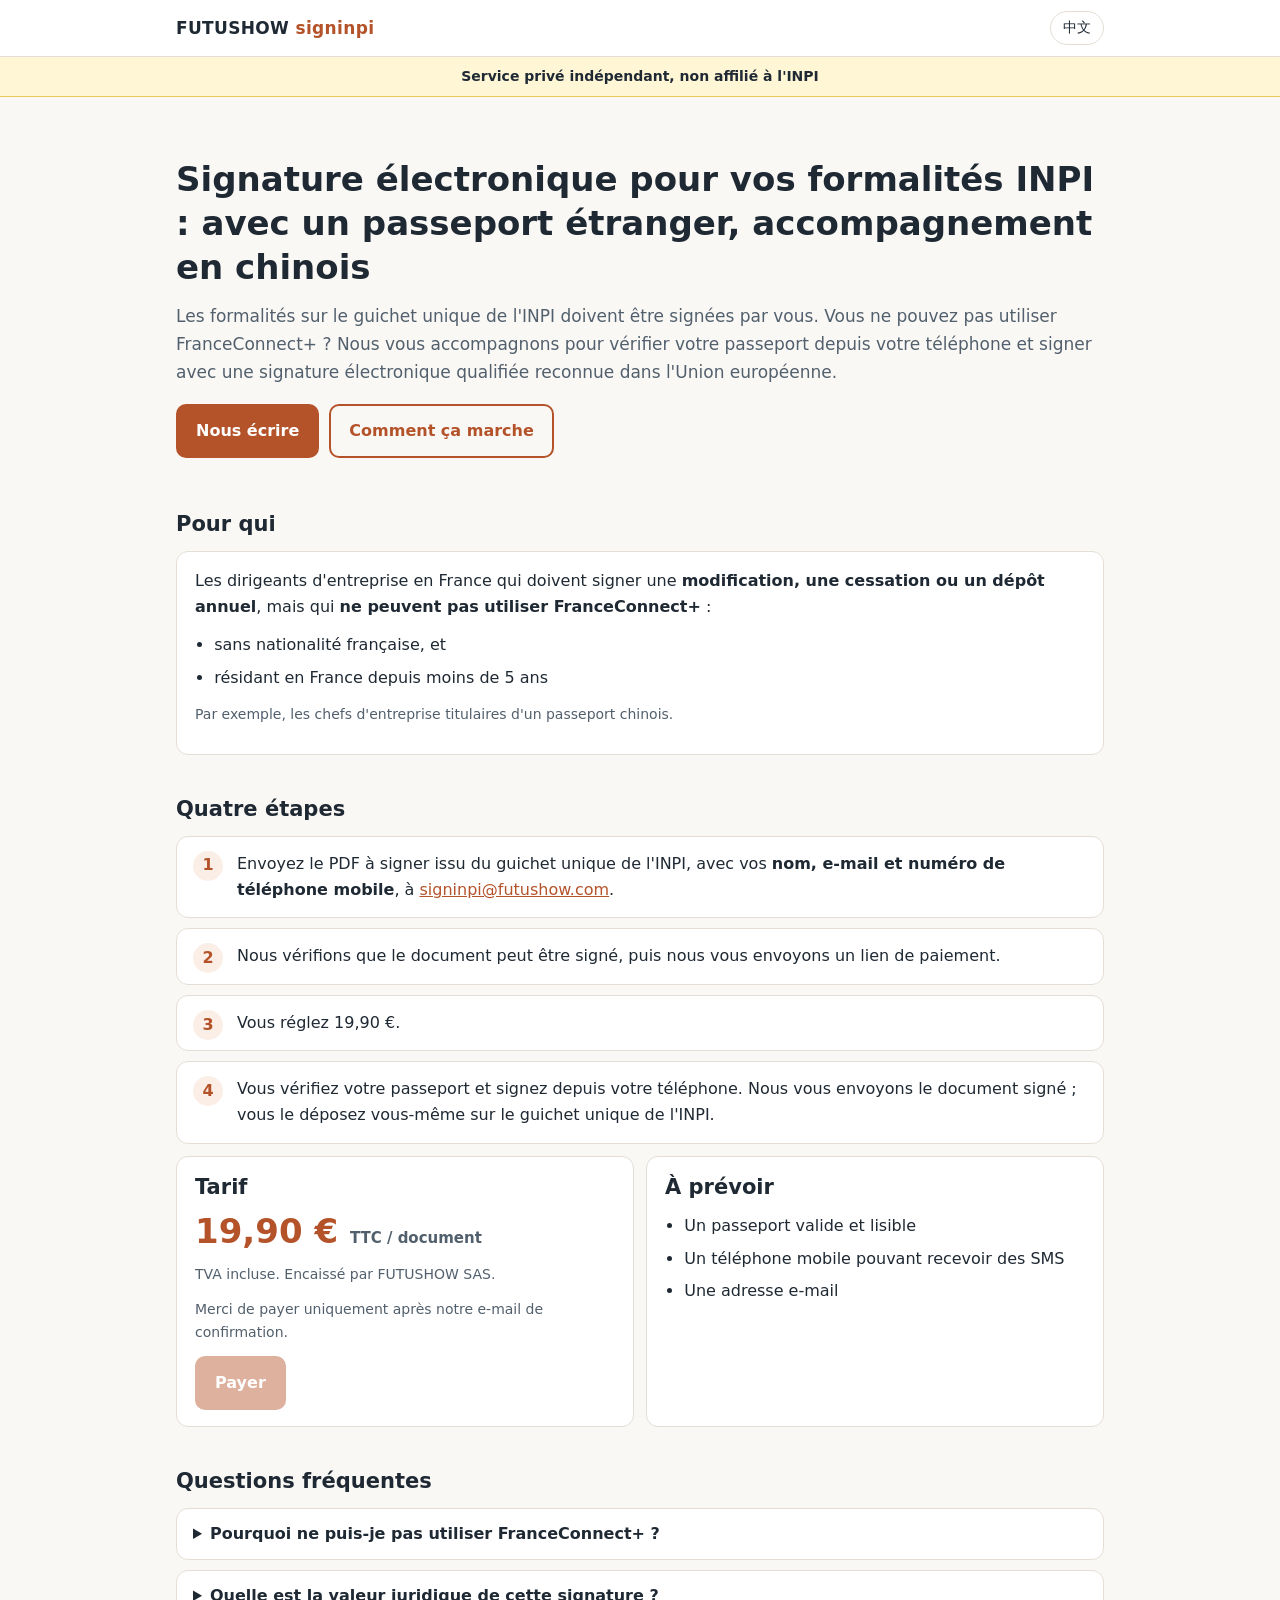
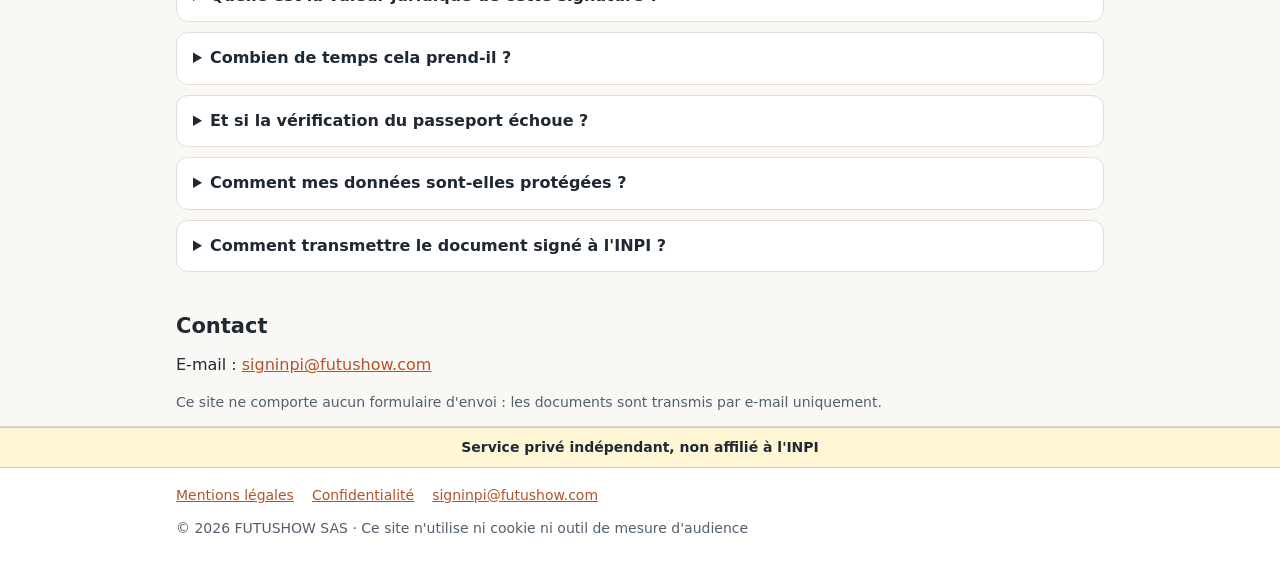
==== fr/index.html @ 99469eda "signinpi.futushow.com : premiere mise en ligne (pilote, noindex) Site statique zh / fr : accueil, me" ====
<!doctype html>
<html lang="fr">
<head>
<meta charset="utf-8">
<meta name="viewport" content="width=device-width, initial-scale=1">
<meta name="robots" content="noindex">
<title>signinpi · Signature électronique pour vos formalités INPI | FUTUSHOW</title>
<meta name="description" content="Signature électronique qualifiée pour vos formalités sur le guichet unique INPI, même avec un passeport étranger, accompagnement en chinois. Service privé indépendant, non affilié à l'INPI.">
<link rel="alternate" hreflang="zh-Hans" href="../">
<link rel="stylesheet" href="../assets/style.css">
</head>
<body>
<header class="site-header">
  <div class="wrap">
    <a class="brand" href="./">FUTUSHOW <span>signinpi</span></a>
    <a class="lang-switch" href="../" hreflang="zh-Hans" lang="zh-Hans">中文</a>
  </div>
</header>
<div class="notice">Service privé indépendant, non affilié à l'INPI</div>

<main class="wrap">
  <section class="hero">
    <h1>Signature électronique pour vos formalités INPI : avec un passeport étranger, accompagnement en chinois</h1>
    <p class="lead">Les formalités sur le guichet unique de l'INPI doivent être signées par vous. Vous ne pouvez pas utiliser FranceConnect+ ? Nous vous accompagnons pour vérifier votre passeport depuis votre téléphone et signer avec une signature électronique qualifiée reconnue dans l'Union européenne.</p>
    <div class="cta-row">
      <a class="btn" href="mailto:signinpi@futushow.com?subject=Signature%20formalit%C3%A9%20INPI">Nous écrire</a>
      <a class="btn ghost" href="#etapes">Comment ça marche</a>
    </div>
  </section>

  <h2>Pour qui</h2>
  <div class="card">
    <p>Les dirigeants d'entreprise en France qui doivent signer une <strong>modification, une cessation ou un dépôt annuel</strong>, mais qui <strong>ne peuvent pas utiliser FranceConnect+</strong> :</p>
    <ul class="checklist">
      <li>sans nationalité française, et</li>
      <li>résidant en France depuis moins de 5 ans</li>
    </ul>
    <p class="muted">Par exemple, les chefs d'entreprise titulaires d'un passeport chinois.</p>
  </div>

  <h2 id="etapes">Quatre étapes</h2>
  <ol class="steps">
    <li>Envoyez le PDF à signer issu du guichet unique de l'INPI, avec vos <strong>nom, e-mail et numéro de téléphone mobile</strong>, à <a href="mailto:signinpi@futushow.com">signinpi@futushow.com</a>.</li>
    <li>Nous vérifions que le document peut être signé, puis nous vous envoyons un lien de paiement.</li>
    <li>Vous réglez 19,90 €.</li>
    <li>Vous vérifiez votre passeport et signez depuis votre téléphone. Nous vous envoyons le document signé ; vous le déposez vous-même sur le guichet unique de l'INPI.</li>
  </ol>

  <div class="grid two">
    <section class="card">
      <h2 style="margin-top:0">Tarif</h2>
      <p class="price">19,90 € <small>TTC / document</small></p>
      <p class="muted">TVA incluse. Encaissé par FUTUSHOW SAS.</p>
      <p class="muted">Merci de payer uniquement après notre e-mail de confirmation.</p>
      <a class="btn" data-pay href="#">Payer</a>
    </section>
    <section class="card">
      <h2 style="margin-top:0">À prévoir</h2>
      <ul class="checklist">
        <li>Un passeport valide et lisible</li>
        <li>Un téléphone mobile pouvant recevoir des SMS</li>
        <li>Une adresse e-mail</li>
      </ul>
    </section>
  </div>

  <h2>Questions fréquentes</h2>
  <details>
    <summary>Pourquoi ne puis-je pas utiliser FranceConnect+ ?</summary>
    <p>FranceConnect+ repose sur des identités numériques françaises dont l'ouverture dépend d'un titre d'identité français ou d'une durée de résidence en France. Les personnes sans nationalité française résidant en France depuis moins de 5 ans ne peuvent généralement pas en ouvrir une, et donc pas signer directement sur le guichet unique.</p>
    <p>Le guichet unique de l'INPI exige une signature électronique reposant sur un certificat qualifié ; la signature qualifiée (QES) répond à cette exigence.</p>
  </details>
  <details>
    <summary>Quelle est la valeur juridique de cette signature ?</summary>
    <p>La signature est réalisée par un prestataire de signature qualifié certifié eIDAS dans l'Union européenne. Il s'agit d'une « signature électronique qualifiée » au sens du règlement européen eIDAS (n° 910/2014), dont l'effet juridique est équivalent à celui d'une signature manuscrite et reconnu dans tous les États membres.</p>
  </details>
  <details>
    <summary>Combien de temps cela prend-il ?</summary>
    <p>L'invitation à signer est généralement envoyée dans un délai d'un jour ouvré après le paiement ; une fois la vérification et la signature effectuées, vous recevez le document signé le jour même.</p>
  </details>
  <details>
    <summary>Et si la vérification du passeport échoue ?</summary>
    <p>Les causes habituelles sont un reflet, une photo floue ou un passeport expiré. Nous vous expliquons le problème en chinois et vous aidons à recommencer. Si la vérification du passeport échoue et que la signature ne peut pas être réalisée, vous êtes intégralement remboursé.</p>
  </details>
  <details>
    <summary>Comment mes données sont-elles protégées ?</summary>
    <p>Votre document et vos coordonnées servent uniquement à cette signature. Les données de vérification d'identité sont traitées directement par le prestataire de signature. Durées de conservation et droits : voir la <a href="confidentialite.html">politique de confidentialité</a>.</p>
  </details>
  <details>
    <summary>Comment transmettre le document signé à l'INPI ?</summary>
    <p>Nous vous envoyons le PDF signé par e-mail ; vous le déposez vous-même sur le guichet unique de l'INPI. Nous ne nous connectons jamais à votre compte INPI.</p>
  </details>

  <h2>Contact</h2>
  <p>E-mail : <a href="mailto:signinpi@futushow.com">signinpi@futushow.com</a></p>
  <p class="muted">Ce site ne comporte aucun formulaire d'envoi : les documents sont transmis par e-mail uniquement.</p>
</main>

<footer class="site-footer">
  <div class="notice">Service privé indépendant, non affilié à l'INPI</div>
  <div class="wrap">
    <nav>
      <a href="mentions-legales.html">Mentions légales</a>
      <a href="confidentialite.html">Confidentialité</a>
      <a href="mailto:signinpi@futushow.com">signinpi@futushow.com</a>
    </nav>
    <p>© 2026 FUTUSHOW SAS · Ce site n'utilise ni cookie ni outil de mesure d'audience</p>
  </div>
</footer>
<script src="../assets/site.js"></script>
</body>
</html>
---- assets/style.css ----
/* signinpi — FUTUSHOW. Polices système uniquement : aucune police tierce. */
:root {
  --ink: #1f2933;
  --ink-soft: #52606d;
  --bg: #faf8f5;
  --card: #ffffff;
  --line: #e4ded6;
  --accent: #b4532a;      /* terre cuite FUTUSHOW */
  --accent-ink: #ffffff;
  --accent-soft: #fbeee6;
  --notice-bg: #fff6d6;
  --notice-line: #e8c95a;
  --draft-bg: #ffe3e3;
  --draft-line: #d64545;
  --radius: 12px;
  --wrap: 960px;
}

* { box-sizing: border-box; }
html { -webkit-text-size-adjust: 100%; }
body {
  margin: 0;
  background: var(--bg);
  color: var(--ink);
  font-family: system-ui, -apple-system, "Segoe UI", "PingFang SC", "Hiragino Sans GB",
               "Microsoft YaHei", "Noto Sans CJK SC", Roboto, sans-serif;
  font-size: 16px;
  line-height: 1.65;
  overflow-wrap: anywhere;
}
a { color: var(--accent); }
img { max-width: 100%; }

.wrap { max-width: var(--wrap); margin: 0 auto; padding: 0 16px; }

/* En-tête */
.site-header { background: var(--card); border-bottom: 1px solid var(--line); }
.site-header .wrap {
  display: flex; align-items: center; justify-content: space-between;
  gap: 12px; min-height: 56px;
}
.brand { font-weight: 700; letter-spacing: .02em; color: var(--ink); text-decoration: none; font-size: 17px; }
.brand span { color: var(--accent); }
.lang-switch {
  font-size: 14px; text-decoration: none; color: var(--ink);
  border: 1px solid var(--line); border-radius: 999px; padding: 4px 12px; white-space: nowrap;
}
.lang-switch:hover { border-color: var(--accent); }

/* Bandeau « service privé » — sous l'en-tête et dans le pied */
.notice {
  background: var(--notice-bg);
  border-bottom: 1px solid var(--notice-line);
  font-size: 14px; font-weight: 600; text-align: center;
  padding: 8px 16px;
}
.draft {
  background: var(--draft-bg); border: 2px solid var(--draft-line);
  border-radius: var(--radius); padding: 12px 16px; margin: 24px 0 0;
  font-weight: 700; color: #8a1c1c;
}

main { padding: 8px 0 40px; }
h1 { font-size: 26px; line-height: 1.3; margin: 28px 0 12px; }
h2 { font-size: 21px; line-height: 1.35; margin: 40px 0 12px; }
h3 { font-size: 17px; margin: 20px 0 6px; }
p, ul, ol { margin: 0 0 12px; }
.lead { font-size: 17px; color: var(--ink-soft); }

.hero { padding: 16px 0 8px; }
.hero h1 { font-size: 28px; }
.cta-row { display: flex; flex-wrap: wrap; gap: 10px; margin-top: 18px; }
.btn {
  display: inline-block; text-decoration: none; font-weight: 600;
  border-radius: 10px; padding: 12px 18px; border: 2px solid var(--accent);
  background: var(--accent); color: var(--accent-ink); text-align: center;
}
.btn.ghost { background: transparent; color: var(--accent); }
.btn[aria-disabled="true"] { opacity: .45; cursor: not-allowed; }

.card {
  background: var(--card); border: 1px solid var(--line);
  border-radius: var(--radius); padding: 16px 18px;
}
.grid { display: grid; gap: 12px; }
.steps { list-style: none; padding: 0; counter-reset: s; }
.steps li {
  counter-increment: s; position: relative;
  background: var(--card); border: 1px solid var(--line); border-radius: var(--radius);
  padding: 14px 16px 14px 60px; margin-bottom: 10px;
}
.steps li::before {
  content: counter(s); position: absolute; left: 16px; top: 14px;
  width: 30px; height: 30px; border-radius: 50%;
  background: var(--accent-soft); color: var(--accent); font-weight: 700;
  display: flex; align-items: center; justify-content: center;
}

.price { font-size: 34px; font-weight: 800; color: var(--accent); line-height: 1.1; }
.price small { font-size: 15px; font-weight: 600; color: var(--ink-soft); }
.muted { color: var(--ink-soft); font-size: 14px; }

.checklist { padding-left: 1.2em; }
.checklist li { margin-bottom: 6px; }

details {
  background: var(--card); border: 1px solid var(--line); border-radius: var(--radius);
  padding: 12px 16px; margin-bottom: 10px;
}
summary { cursor: pointer; font-weight: 600; }
details[open] summary { margin-bottom: 8px; }

.legal h2 { font-size: 19px; }
.legal dl { margin: 0; }
.legal dt { font-weight: 600; margin-top: 10px; }
.legal dd { margin: 0 0 4px; }
.todo { background: #fff0b3; padding: 0 3px; border-radius: 3px; font-weight: 600; }

/* Pied */
.site-footer { border-top: 1px solid var(--line); background: var(--card); padding: 0 0 24px; font-size: 14px; }
.site-footer .notice { border-top: 1px solid var(--notice-line); margin-bottom: 16px; }
.site-footer nav { display: flex; flex-wrap: wrap; gap: 6px 18px; margin-bottom: 10px; }
.site-footer p { color: var(--ink-soft); margin: 0 0 4px; }

@media (min-width: 720px) {
  h1, .hero h1 { font-size: 34px; }
  .grid.two { grid-template-columns: 1fr 1fr; }
  .hero { padding: 32px 0 12px; }
}
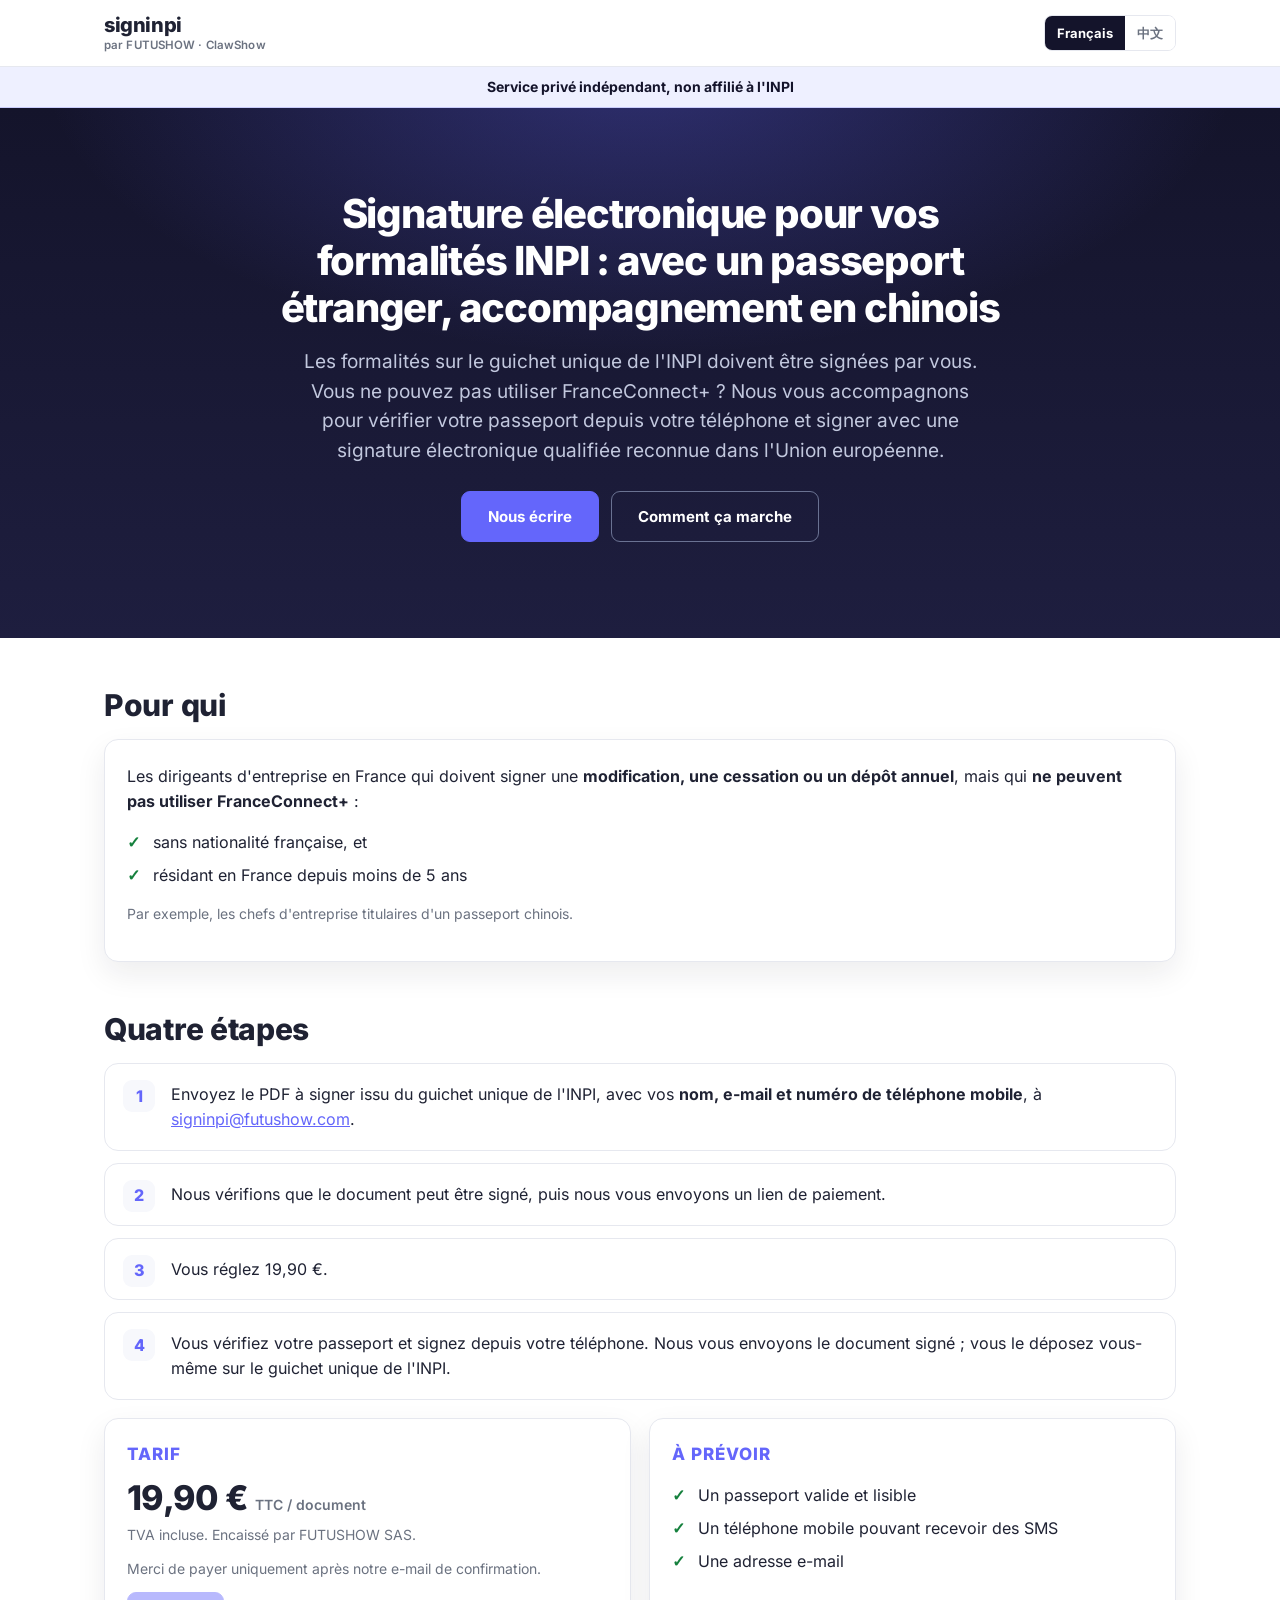
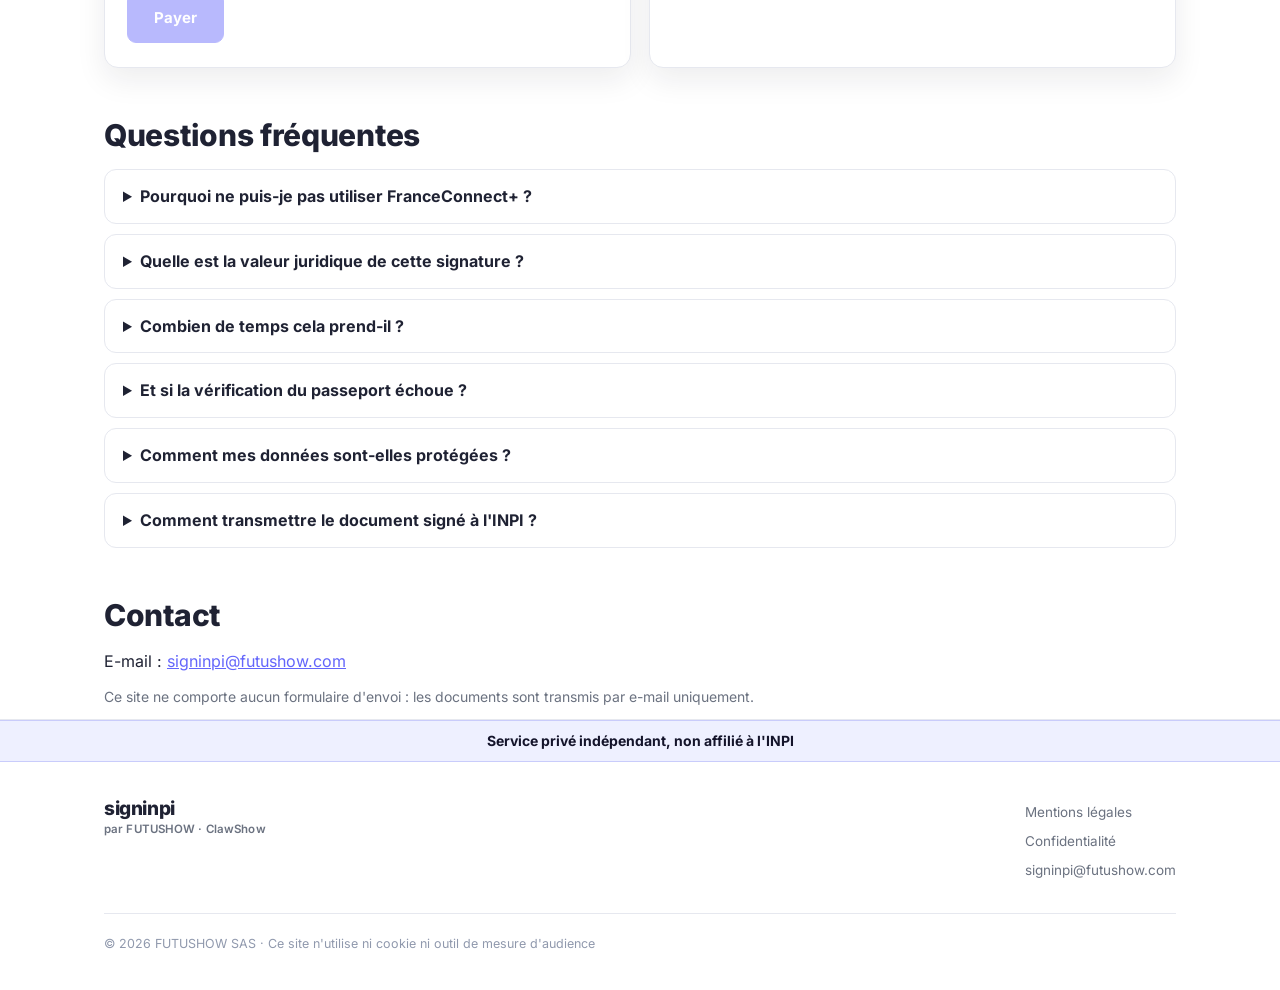
==== commit b000d0e2: "style ClawShow + polices Inter auto-hébergées Charte de clawshow.ai (accueil /fr /en, esign-home.css" ====
--- a/fr/index.html
+++ b/fr/index.html
@@ -12,22 +12,22 @@
 <body>
 <header class="site-header">
   <div class="wrap">
-    <a class="brand" href="./">FUTUSHOW <span>signinpi</span></a>
-    <a class="lang-switch" href="../" hreflang="zh-Hans" lang="zh-Hans">中文</a>
+    <a class="brand" href="./"><span class="brand-name">signinpi</span><span class="brand-by">par FUTUSHOW · ClawShow</span></a>
+    <span class="langsw"><span class="on" aria-current="page">Français</span><a class="lang-switch" href="../" hreflang="zh-Hans" lang="zh-Hans">中文</a></span>
   </div>
 </header>
 <div class="notice">Service privé indépendant, non affilié à l'INPI</div>
 
-<main class="wrap">
-  <section class="hero">
+<section class="hero"><div class="wrap">
     <h1>Signature électronique pour vos formalités INPI : avec un passeport étranger, accompagnement en chinois</h1>
     <p class="lead">Les formalités sur le guichet unique de l'INPI doivent être signées par vous. Vous ne pouvez pas utiliser FranceConnect+ ? Nous vous accompagnons pour vérifier votre passeport depuis votre téléphone et signer avec une signature électronique qualifiée reconnue dans l'Union européenne.</p>
     <div class="cta-row">
       <a class="btn" href="mailto:signinpi@futushow.com?subject=Signature%20formalit%C3%A9%20INPI">Nous écrire</a>
       <a class="btn ghost" href="#etapes">Comment ça marche</a>
     </div>
-  </section>
+  </div></section>
 
+<main class="wrap">
   <h2>Pour qui</h2>
   <div class="card">
     <p>Les dirigeants d'entreprise en France qui doivent signer une <strong>modification, une cessation ou un dépôt annuel</strong>, mais qui <strong>ne peuvent pas utiliser FranceConnect+</strong> :</p>
@@ -98,13 +98,14 @@
 
 <footer class="site-footer">
   <div class="notice">Service privé indépendant, non affilié à l'INPI</div>
-  <div class="wrap">
+  <div class="wrap foot">
+    <div class="foot-brand"><span class="brand-name">signinpi</span><span class="brand-by">par FUTUSHOW · ClawShow</span></div>
     <nav>
       <a href="mentions-legales.html">Mentions légales</a>
       <a href="confidentialite.html">Confidentialité</a>
       <a href="mailto:signinpi@futushow.com">signinpi@futushow.com</a>
     </nav>
-    <p>© 2026 FUTUSHOW SAS · Ce site n'utilise ni cookie ni outil de mesure d'audience</p>
+    <p class="legal-note">© 2026 FUTUSHOW SAS · Ce site n'utilise ni cookie ni outil de mesure d'audience</p>
   </div>
 </footer>
 <script src="../assets/site.js"></script>
--- a/assets/style.css
+++ b/assets/style.css
@@ -1,19 +1,45 @@
-/* signinpi — FUTUSHOW. Polices système uniquement : aucune police tierce. */
+/* signinpi — FUTUSHOW.
+   Charte reprise de clawshow.ai (repos/clawshow-site/src/styles/esign-home.css,
+   le theme clair de l'accueil /fr /en) : memes couleurs, rayons, ombres, boutons.
+   Police : Inter auto-hebergee (SIL OFL 1.1, voir fonts/LICENSE-Inter-OFL.txt).
+   Aucune ressource externe : la politique de confidentialite le promet. */
+
+@font-face { font-family: "Inter"; font-style: normal; font-weight: 400; font-display: swap;
+  src: url("fonts/inter-latin-400-normal.woff2") format("woff2");
+  unicode-range: U+0000-00FF, U+0131, U+0152-0153, U+02BB-02BC, U+02C6, U+02DA, U+02DC, U+0304, U+0308, U+0329, U+2000-206F, U+20AC, U+2122, U+2191, U+2193, U+2212, U+2215, U+FEFF, U+FFFD; }
+@font-face { font-family: "Inter"; font-style: normal; font-weight: 600; font-display: swap;
+  src: url("fonts/inter-latin-600-normal.woff2") format("woff2");
+  unicode-range: U+0000-00FF, U+0131, U+0152-0153, U+02BB-02BC, U+02C6, U+02DA, U+02DC, U+0304, U+0308, U+0329, U+2000-206F, U+20AC, U+2122, U+2191, U+2193, U+2212, U+2215, U+FEFF, U+FFFD; }
+@font-face { font-family: "Inter"; font-style: normal; font-weight: 700; font-display: swap;
+  src: url("fonts/inter-latin-700-normal.woff2") format("woff2");
+  unicode-range: U+0000-00FF, U+0131, U+0152-0153, U+02BB-02BC, U+02C6, U+02DA, U+02DC, U+0304, U+0308, U+0329, U+2000-206F, U+20AC, U+2122, U+2191, U+2193, U+2212, U+2215, U+FEFF, U+FFFD; }
+@font-face { font-family: "Inter"; font-style: normal; font-weight: 800; font-display: swap;
+  src: url("fonts/inter-latin-800-normal.woff2") format("woff2");
+  unicode-range: U+0000-00FF, U+0131, U+0152-0153, U+02BB-02BC, U+02C6, U+02DA, U+02DC, U+0304, U+0308, U+0329, U+2000-206F, U+20AC, U+2122, U+2191, U+2193, U+2212, U+2215, U+FEFF, U+FFFD; }
+
 :root {
-  --ink: #1f2933;
-  --ink-soft: #52606d;
-  --bg: #faf8f5;
-  --card: #ffffff;
-  --line: #e4ded6;
-  --accent: #b4532a;      /* terre cuite FUTUSHOW */
-  --accent-ink: #ffffff;
-  --accent-soft: #fbeee6;
-  --notice-bg: #fff6d6;
-  --notice-line: #e8c95a;
-  --draft-bg: #ffe3e3;
-  --draft-line: #d64545;
-  --radius: 12px;
-  --wrap: 960px;
+  /* esign-home.css l.6-8 */
+  --navy: #14142b;
+  --navy2: #1e1e3f;
+  --ice: #cadcfc;
+  --accent: #6466fb;
+  --accent2: #4f46e5;
+  --ink: #1f2233;
+  --ink-2: #3a3d52;
+  --gray: #6b7280;
+  --gray-2: #9099ad;
+  --line: #e6e8ef;
+  --bg: #ffffff;
+  --soft: #f7f8fc;
+  --green: #15803d;
+  /* rayons / ombres (l.16, 185, 248) */
+  --r-btn: 9px;
+  --r-card: 14px;
+  --r-pill: 999px;
+  --shadow-card: 0 12px 30px rgba(20, 20, 43, .08);
+  --shadow-hl: 0 12px 30px rgba(100, 102, 251, .14);
+  --wrap: 1120px;
+  --gutter: 24px;
 }
 
 * { box-sizing: border-box; }
@@ -22,108 +48,167 @@
   margin: 0;
   background: var(--bg);
   color: var(--ink);
-  font-family: system-ui, -apple-system, "Segoe UI", "PingFang SC", "Hiragino Sans GB",
-               "Microsoft YaHei", "Noto Sans CJK SC", Roboto, sans-serif;
+  /* l.9, + polices CJK systeme : Inter n'a pas de glyphes chinois */
+  font-family: -apple-system, "Inter", BlinkMacSystemFont, "Segoe UI", Roboto, Helvetica, Arial,
+               "PingFang SC", "Hiragino Sans GB", "Microsoft YaHei", "Noto Sans CJK SC", sans-serif;
   font-size: 16px;
-  line-height: 1.65;
+  line-height: 1.55;
+  -webkit-font-smoothing: antialiased;
   overflow-wrap: anywhere;
 }
 a { color: var(--accent); }
+a:hover { color: var(--accent2); }
 img { max-width: 100%; }
 
-.wrap { max-width: var(--wrap); margin: 0 auto; padding: 0 16px; }
-
-/* En-tête */
-.site-header { background: var(--card); border-bottom: 1px solid var(--line); }
+.wrap { max-width: var(--wrap); margin: 0 auto; padding: 0 var(--gutter); }
+
+/* En-tete — barre blanche translucide, 66 px, comme clawshow.ai (l.24-27) */
+.site-header {
+  position: sticky; top: 0; z-index: 50;
+  background: rgba(255, 255, 255, .92);
+  -webkit-backdrop-filter: blur(10px); backdrop-filter: blur(10px);
+  border-bottom: 1px solid var(--line);
+}
 .site-header .wrap {
   display: flex; align-items: center; justify-content: space-between;
-  gap: 12px; min-height: 56px;
-}
-.brand { font-weight: 700; letter-spacing: .02em; color: var(--ink); text-decoration: none; font-size: 17px; }
-.brand span { color: var(--accent); }
-.lang-switch {
-  font-size: 14px; text-decoration: none; color: var(--ink);
-  border: 1px solid var(--line); border-radius: 999px; padding: 4px 12px; white-space: nowrap;
-}
-.lang-switch:hover { border-color: var(--accent); }
-
-/* Bandeau « service privé » — sous l'en-tête et dans le pied */
+  gap: 12px; min-height: 66px;
+}
+.brand { display: inline-flex; flex-direction: column; text-decoration: none; color: var(--ink); line-height: 1.15; }
+.brand:hover { color: var(--ink); }
+.brand-name { font-weight: 800; font-size: 20px; letter-spacing: -.02em; }
+.brand-by { font-size: 11.5px; font-weight: 600; color: var(--gray); letter-spacing: .01em; margin-top: 2px; }
+
+/* Selecteur de langue segmente (l.37-39) */
+.langsw {
+  display: inline-flex; border: 1px solid var(--line); border-radius: 8px; overflow: hidden;
+  font-size: 13px; font-weight: 700; white-space: nowrap; flex: none;
+}
+.langsw > * { padding: 7px 12px; text-decoration: none; }
+.langsw .on { background: var(--navy); color: #fff; }
+.langsw a { background: #fff; color: var(--gray); }
+.langsw a:hover { color: var(--accent); }
+
+/* Bandeau « service prive » — sous l'en-tete et dans le pied. Volontairement contraste. */
 .notice {
-  background: var(--notice-bg);
-  border-bottom: 1px solid var(--notice-line);
-  font-size: 14px; font-weight: 600; text-align: center;
-  padding: 8px 16px;
+  background: #eef0ff;
+  border-bottom: 1px solid #c9ccfb;
+  color: var(--navy);
+  font-size: 14px; font-weight: 700; text-align: center;
+  padding: 9px 16px;
 }
 .draft {
-  background: var(--draft-bg); border: 2px solid var(--draft-line);
-  border-radius: var(--radius); padding: 12px 16px; margin: 24px 0 0;
-  font-weight: 700; color: #8a1c1c;
-}
-
-main { padding: 8px 0 40px; }
-h1 { font-size: 26px; line-height: 1.3; margin: 28px 0 12px; }
-h2 { font-size: 21px; line-height: 1.35; margin: 40px 0 12px; }
-h3 { font-size: 17px; margin: 20px 0 6px; }
+  background: #fff1f1; border: 2px solid #dc2626;
+  border-radius: var(--r-card); padding: 12px 16px; margin: 24px 0 0;
+  font-weight: 700; color: #991b1b;
+}
+
+/* Hero — bandeau marine en degrade avec halo, comme clawshow.ai (l.150-155) */
+.hero {
+  background: linear-gradient(180deg, var(--navy), var(--navy2));
+  color: #fff; text-align: center;
+  padding: 64px 0 72px; position: relative; overflow: hidden;
+}
+.hero::after {
+  content: ""; position: absolute; inset: 0; pointer-events: none;
+  background: radial-gradient(600px 300px at 50% -10%, rgba(100, 102, 251, .35), transparent);
+}
+.hero .wrap { position: relative; z-index: 2; }
+.hero h1 {
+  font-size: 30px; line-height: 1.18; font-weight: 800; color: #fff;
+  margin: 0 auto 16px; max-width: 860px; text-wrap: balance;
+}
+.hero h1:lang(fr) { letter-spacing: -.02em; }
+.hero .lead { font-size: 17px; color: #c2c8de; max-width: 680px; margin: 0 auto; }
+.cta-row { display: flex; flex-wrap: wrap; gap: 12px; justify-content: center; margin-top: 26px; }
+
+main { padding: 8px 0 56px; }
+h1 { font-size: 28px; line-height: 1.25; font-weight: 800; margin: 36px 0 12px; }
+h2 { font-size: 24px; line-height: 1.3; font-weight: 800; margin: 48px 0 14px; letter-spacing: -.01em; }
+h3 { font-size: 17px; font-weight: 700; margin: 20px 0 6px; }
 p, ul, ol { margin: 0 0 12px; }
-.lead { font-size: 17px; color: var(--ink-soft); }
-
-.hero { padding: 16px 0 8px; }
-.hero h1 { font-size: 28px; }
-.cta-row { display: flex; flex-wrap: wrap; gap: 10px; margin-top: 18px; }
+.lead { font-size: 17px; color: var(--gray); }
+
+/* Boutons (l.16-20) */
 .btn {
-  display: inline-block; text-decoration: none; font-weight: 600;
-  border-radius: 10px; padding: 12px 18px; border: 2px solid var(--accent);
-  background: var(--accent); color: var(--accent-ink); text-align: center;
-}
-.btn.ghost { background: transparent; color: var(--accent); }
+  display: inline-block; text-decoration: none; font-weight: 700; font-size: 15px;
+  border-radius: var(--r-btn); padding: 13px 26px; border: 1.5px solid var(--accent);
+  background: var(--accent); color: #fff; text-align: center; transition: .15s;
+}
+.btn:hover { background: var(--accent2); border-color: var(--accent2); color: #fff; }
+.btn.ghost { background: #fff; color: var(--navy); border-color: var(--line); }
+.btn.ghost:hover { border-color: var(--accent); color: var(--navy); }
+.hero .btn.ghost { background: transparent; color: #fff; border-color: rgba(202, 220, 252, .45); }
+.hero .btn.ghost:hover { border-color: #fff; }
 .btn[aria-disabled="true"] { opacity: .45; cursor: not-allowed; }
-
+.btn[aria-disabled="true"]:hover { background: var(--accent); border-color: var(--accent); }
+
+/* Cartes (l.185, 247) */
 .card {
-  background: var(--card); border: 1px solid var(--line);
-  border-radius: var(--radius); padding: 16px 18px;
-}
-.grid { display: grid; gap: 12px; }
-.steps { list-style: none; padding: 0; counter-reset: s; }
+  background: #fff; border: 1px solid var(--line);
+  border-radius: var(--r-card); padding: 24px 22px; box-shadow: var(--shadow-card);
+}
+.grid { display: grid; gap: 18px; margin-top: 18px; }
+.grid .card h2 { font-size: 17px; text-transform: uppercase; letter-spacing: .06em; color: var(--accent); }
+.steps { list-style: none; padding: 0; margin: 0; counter-reset: s; display: grid; gap: 12px; }
 .steps li {
   counter-increment: s; position: relative;
-  background: var(--card); border: 1px solid var(--line); border-radius: var(--radius);
-  padding: 14px 16px 14px 60px; margin-bottom: 10px;
+  background: #fff; border: 1px solid var(--line); border-radius: var(--r-card);
+  padding: 18px 18px 18px 66px;
 }
 .steps li::before {
-  content: counter(s); position: absolute; left: 16px; top: 14px;
-  width: 30px; height: 30px; border-radius: 50%;
-  background: var(--accent-soft); color: var(--accent); font-weight: 700;
+  content: counter(s); position: absolute; left: 18px; top: 16px;
+  width: 32px; height: 32px; border-radius: 9px;
+  background: var(--soft); color: var(--accent); font-weight: 800;
   display: flex; align-items: center; justify-content: center;
 }
 
-.price { font-size: 34px; font-weight: 800; color: var(--accent); line-height: 1.1; }
-.price small { font-size: 15px; font-weight: 600; color: var(--ink-soft); }
-.muted { color: var(--ink-soft); font-size: 14px; }
-
-.checklist { padding-left: 1.2em; }
-.checklist li { margin-bottom: 6px; }
+.price { font-size: 34px; font-weight: 800; color: var(--ink); line-height: 1.1; letter-spacing: -.02em; margin: 6px 0 8px; }
+.price small { font-size: 14px; font-weight: 600; color: var(--gray); letter-spacing: 0; }
+.muted { color: var(--gray); font-size: 14px; }
+
+.checklist { list-style: none; padding: 0; }
+.checklist li { position: relative; padding: 4px 0 4px 26px; }
+.checklist li::before { content: "✓"; position: absolute; left: 0; top: 4px; color: var(--green); font-weight: 800; }
 
 details {
-  background: var(--card); border: 1px solid var(--line); border-radius: var(--radius);
-  padding: 12px 16px; margin-bottom: 10px;
-}
-summary { cursor: pointer; font-weight: 600; }
+  background: #fff; border: 1px solid var(--line); border-radius: 12px;
+  padding: 14px 18px; margin-bottom: 10px;
+}
+details[open] { background: var(--soft); }
+summary { cursor: pointer; font-weight: 700; color: var(--ink); }
+summary:hover { color: var(--accent); }
 details[open] summary { margin-bottom: 8px; }
 
-.legal h2 { font-size: 19px; }
+.legal h2 { font-size: 19px; margin-top: 36px; }
 .legal dl { margin: 0; }
-.legal dt { font-weight: 600; margin-top: 10px; }
+.legal dt { font-weight: 700; margin-top: 12px; color: var(--ink-2); font-size: 14px; }
 .legal dd { margin: 0 0 4px; }
 .todo { background: #fff0b3; padding: 0 3px; border-radius: 3px; font-weight: 600; }
 
-/* Pied */
-.site-footer { border-top: 1px solid var(--line); background: var(--card); padding: 0 0 24px; font-size: 14px; }
-.site-footer .notice { border-top: 1px solid var(--notice-line); margin-bottom: 16px; }
-.site-footer nav { display: flex; flex-wrap: wrap; gap: 6px 18px; margin-bottom: 10px; }
-.site-footer p { color: var(--ink-soft); margin: 0 0 4px; }
+/* Pied (l.388-398) */
+.site-footer { border-top: 1px solid var(--line); background: #fff; padding: 0 0 36px; font-size: 13.5px; color: var(--gray); }
+.site-footer .notice { border-top: 1px solid #c9ccfb; margin-bottom: 36px; }
+.foot { display: flex; justify-content: space-between; align-items: flex-start; gap: 24px; flex-wrap: wrap; }
+.foot-brand { display: flex; flex-direction: column; line-height: 1.2; }
+.foot-brand .brand-name { color: var(--ink); font-size: 19px; }
+.site-footer nav { display: flex; flex-direction: column; }
+.site-footer nav a { display: block; padding: 4px 0; color: var(--gray); text-decoration: none; }
+.site-footer nav a:hover { color: var(--accent); }
+.site-footer .legal-note {
+  flex-basis: 100%; margin: 4px 0 0; padding-top: 20px; border-top: 1px solid var(--line);
+  font-size: 12.5px; color: var(--gray-2); line-height: 1.6;
+}
 
 @media (min-width: 720px) {
-  h1, .hero h1 { font-size: 34px; }
+  .hero { padding: 82px 0 96px; }
+  .hero h1 { font-size: 44px; }
+  .hero h1:lang(fr) { font-size: 40px; letter-spacing: -.03em; }
+  .hero .lead { font-size: 19px; }
+  h2 { font-size: 30px; }
   .grid.two { grid-template-columns: 1fr 1fr; }
-  .hero { padding: 32px 0 12px; }
-}
+}
+@media (max-width: 520px) {
+  :root { --gutter: 16px; }
+  .brand-name { font-size: 18px; }
+  .langsw > * { padding: 5px 9px; font-size: 12px; }
+}
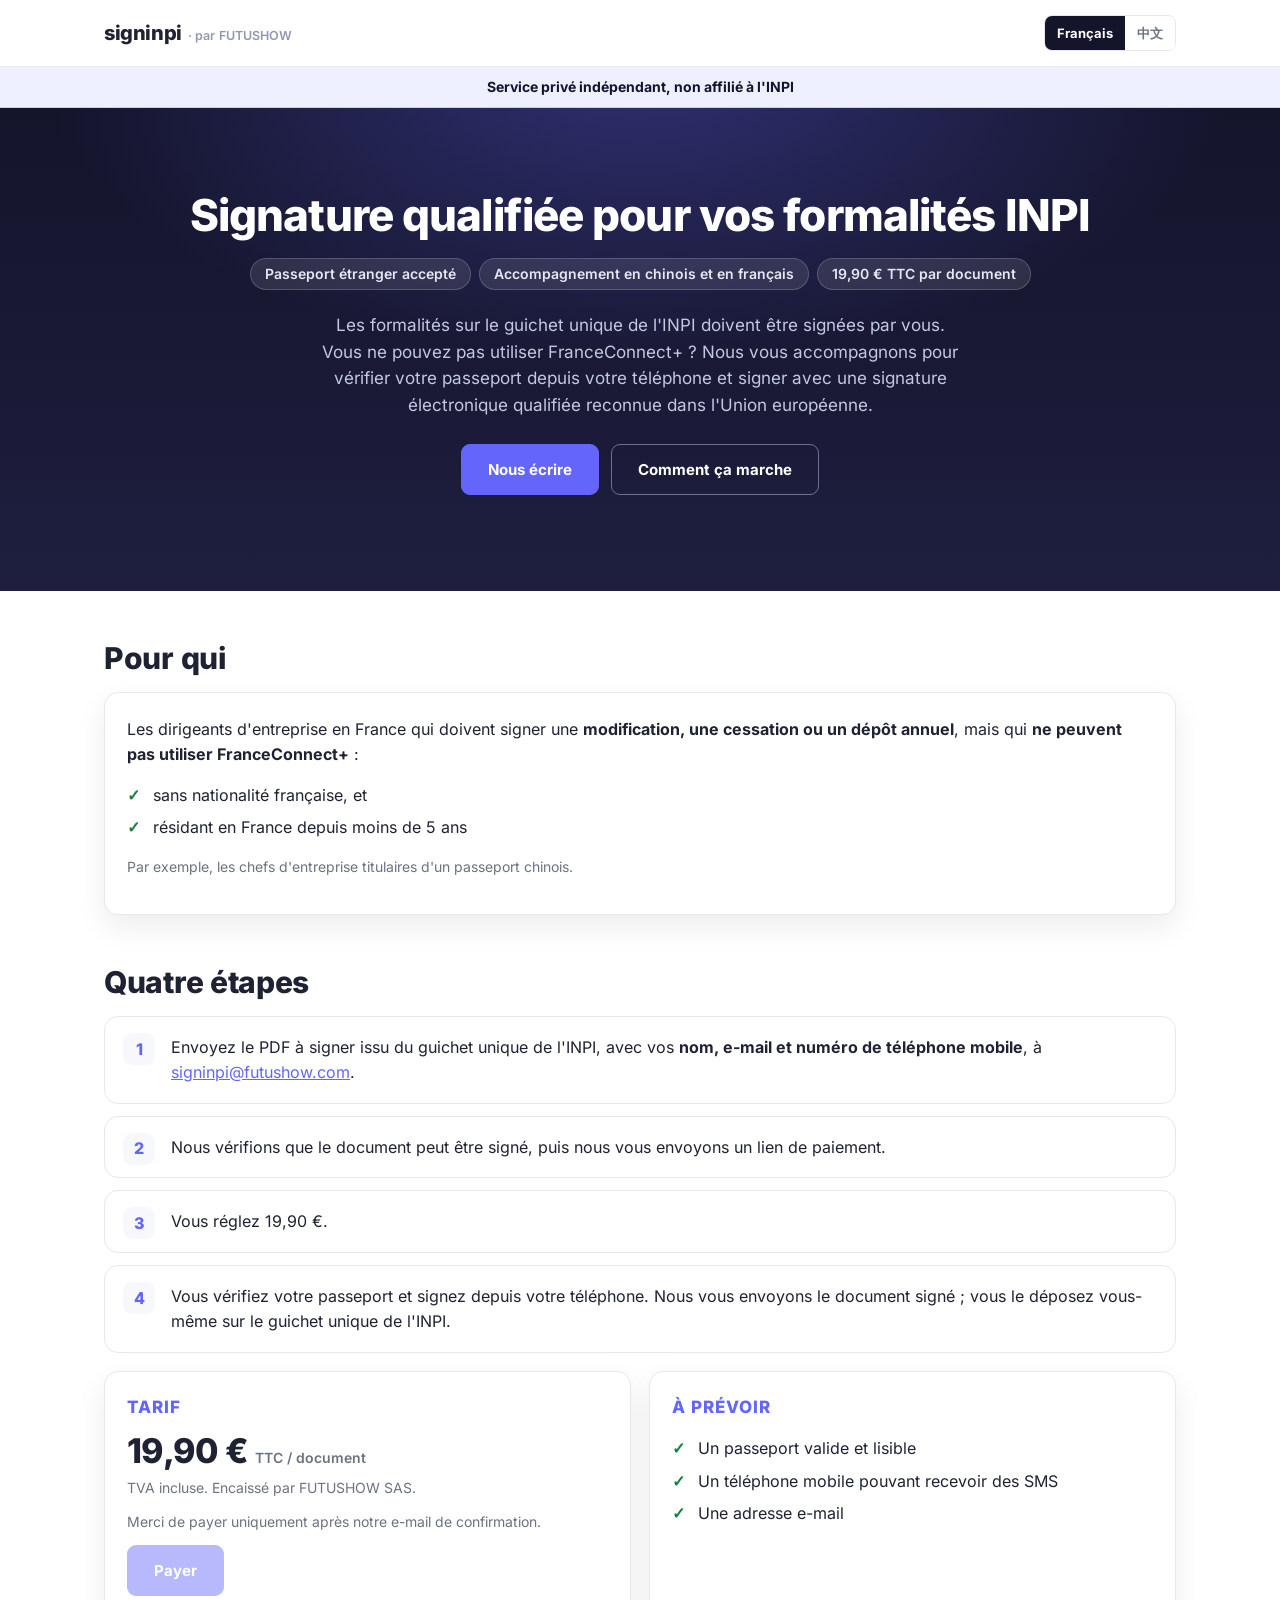
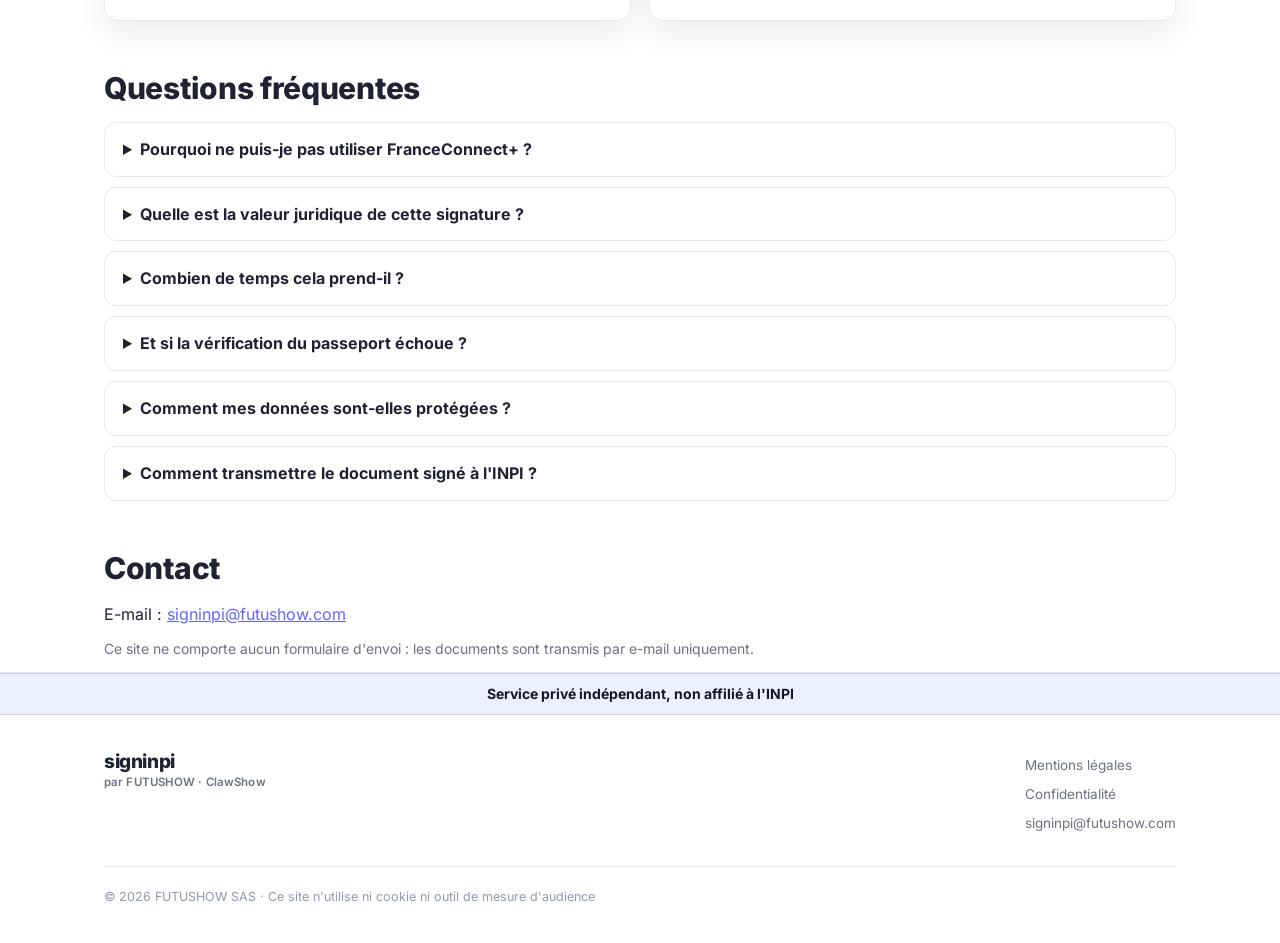
==== commit 90f94f04: "mise en page : marque sur une ligne, H1 court + 3 étiquettes Co-Authored-By: Claude Opus 5.5 <norepl" ====
--- a/fr/index.html
+++ b/fr/index.html
@@ -12,14 +12,15 @@
 <body>
 <header class="site-header">
   <div class="wrap">
-    <a class="brand" href="./"><span class="brand-name">signinpi</span><span class="brand-by">par FUTUSHOW · ClawShow</span></a>
+    <a class="brand" href="./"><span class="brand-name">signinpi</span><span class="brand-by">· par FUTUSHOW</span></a>
     <span class="langsw"><span class="on" aria-current="page">Français</span><a class="lang-switch" href="../" hreflang="zh-Hans" lang="zh-Hans">中文</a></span>
   </div>
 </header>
 <div class="notice">Service privé indépendant, non affilié à l'INPI</div>
 
 <section class="hero"><div class="wrap">
-    <h1>Signature électronique pour vos formalités INPI : avec un passeport étranger, accompagnement en chinois</h1>
+    <h1>Signature qualifiée pour vos formalités INPI</h1>
+    <ul class="hero-tags"><li>Passeport étranger accepté</li><li>Accompagnement en chinois et en français</li><li>19,90 € TTC par document</li></ul>
     <p class="lead">Les formalités sur le guichet unique de l'INPI doivent être signées par vous. Vous ne pouvez pas utiliser FranceConnect+ ? Nous vous accompagnons pour vérifier votre passeport depuis votre téléphone et signer avec une signature électronique qualifiée reconnue dans l'Union européenne.</p>
     <div class="cta-row">
       <a class="btn" href="mailto:signinpi@futushow.com?subject=Signature%20formalit%C3%A9%20INPI">Nous écrire</a>
--- a/assets/style.css
+++ b/assets/style.css
@@ -73,10 +73,15 @@
   display: flex; align-items: center; justify-content: space-between;
   gap: 12px; min-height: 66px;
 }
-.brand { display: inline-flex; flex-direction: column; text-decoration: none; color: var(--ink); line-height: 1.15; }
+/* En-tete : marque sur une seule ligne, a toute largeur. nowrap + min-width:0 ;
+   sous 380 px c'est la taille du petit texte qui cede, jamais le retour a la ligne. */
+.site-header .brand { display: inline-flex; align-items: baseline; gap: 6px; white-space: nowrap;
+  min-width: 0; text-decoration: none; color: var(--ink); line-height: 1.15; }
 .brand:hover { color: var(--ink); }
 .brand-name { font-weight: 800; font-size: 20px; letter-spacing: -.02em; }
-.brand-by { font-size: 11.5px; font-weight: 600; color: var(--gray); letter-spacing: .01em; margin-top: 2px; }
+.brand-by { font-size: 12.5px; font-weight: 600; color: var(--gray-2); letter-spacing: .01em; }
+/* Pied : la marque garde ses deux lignes (signinpi / par FUTUSHOW · ClawShow) */
+.foot-brand .brand-by { margin-top: 2px; color: var(--gray); font-size: 11.5px; }
 
 /* Selecteur de langue segmente (l.37-39) */
 .langsw {
@@ -113,12 +118,23 @@
   background: radial-gradient(600px 300px at 50% -10%, rgba(100, 102, 251, .35), transparent);
 }
 .hero .wrap { position: relative; z-index: 2; }
+/* Trois niveaux : H1 court, etiquettes, paragraphe. Le H1 doit tenir sur une ligne
+   a 1280 px et deux au plus a 390 px — d'ou aucune max-width, la largeur utile
+   est celle du conteneur. */
 .hero h1 {
-  font-size: 30px; line-height: 1.18; font-weight: 800; color: #fff;
-  margin: 0 auto 16px; max-width: 860px; text-wrap: balance;
-}
-.hero h1:lang(fr) { letter-spacing: -.02em; }
-.hero .lead { font-size: 17px; color: #c2c8de; max-width: 680px; margin: 0 auto; }
+  font-size: clamp(28px, 4vw, 44px); line-height: 1.15; letter-spacing: -0.02em;
+  font-weight: 800; color: #fff; margin: 0 auto 18px; text-wrap: balance;
+}
+.hero-tags {
+  list-style: none; padding: 0; margin: 0 auto 22px;
+  display: flex; flex-wrap: wrap; justify-content: center; gap: 8px;
+}
+.hero-tags li {
+  border-radius: 999px; padding: 6px 14px;
+  background: rgba(255, 255, 255, .10); border: 1px solid rgba(255, 255, 255, .18);
+  color: #e6e8f5; font-size: 14px; font-weight: 600; line-height: 1.3;
+}
+.hero .lead { font-size: 17px; color: #c2c8de; max-width: 640px; margin: 0 auto; }
 .cta-row { display: flex; flex-wrap: wrap; gap: 12px; justify-content: center; margin-top: 26px; }
 
 main { padding: 8px 0 56px; }
@@ -201,14 +217,17 @@
 
 @media (min-width: 720px) {
   .hero { padding: 82px 0 96px; }
-  .hero h1 { font-size: 44px; }
-  .hero h1:lang(fr) { font-size: 40px; letter-spacing: -.03em; }
-  .hero .lead { font-size: 19px; }
   h2 { font-size: 30px; }
   .grid.two { grid-template-columns: 1fr 1fr; }
 }
 @media (max-width: 520px) {
   :root { --gutter: 16px; }
   .brand-name { font-size: 18px; }
+  .site-header .brand-by { font-size: 11.5px; }
   .langsw > * { padding: 5px 9px; font-size: 12px; }
-}
+  .hero-tags li { font-size: 13px; padding: 5px 12px; }
+}
+@media (max-width: 380px) {
+  .site-header .brand { gap: 4px; }
+  .site-header .brand-by { font-size: 10.5px; }
+}
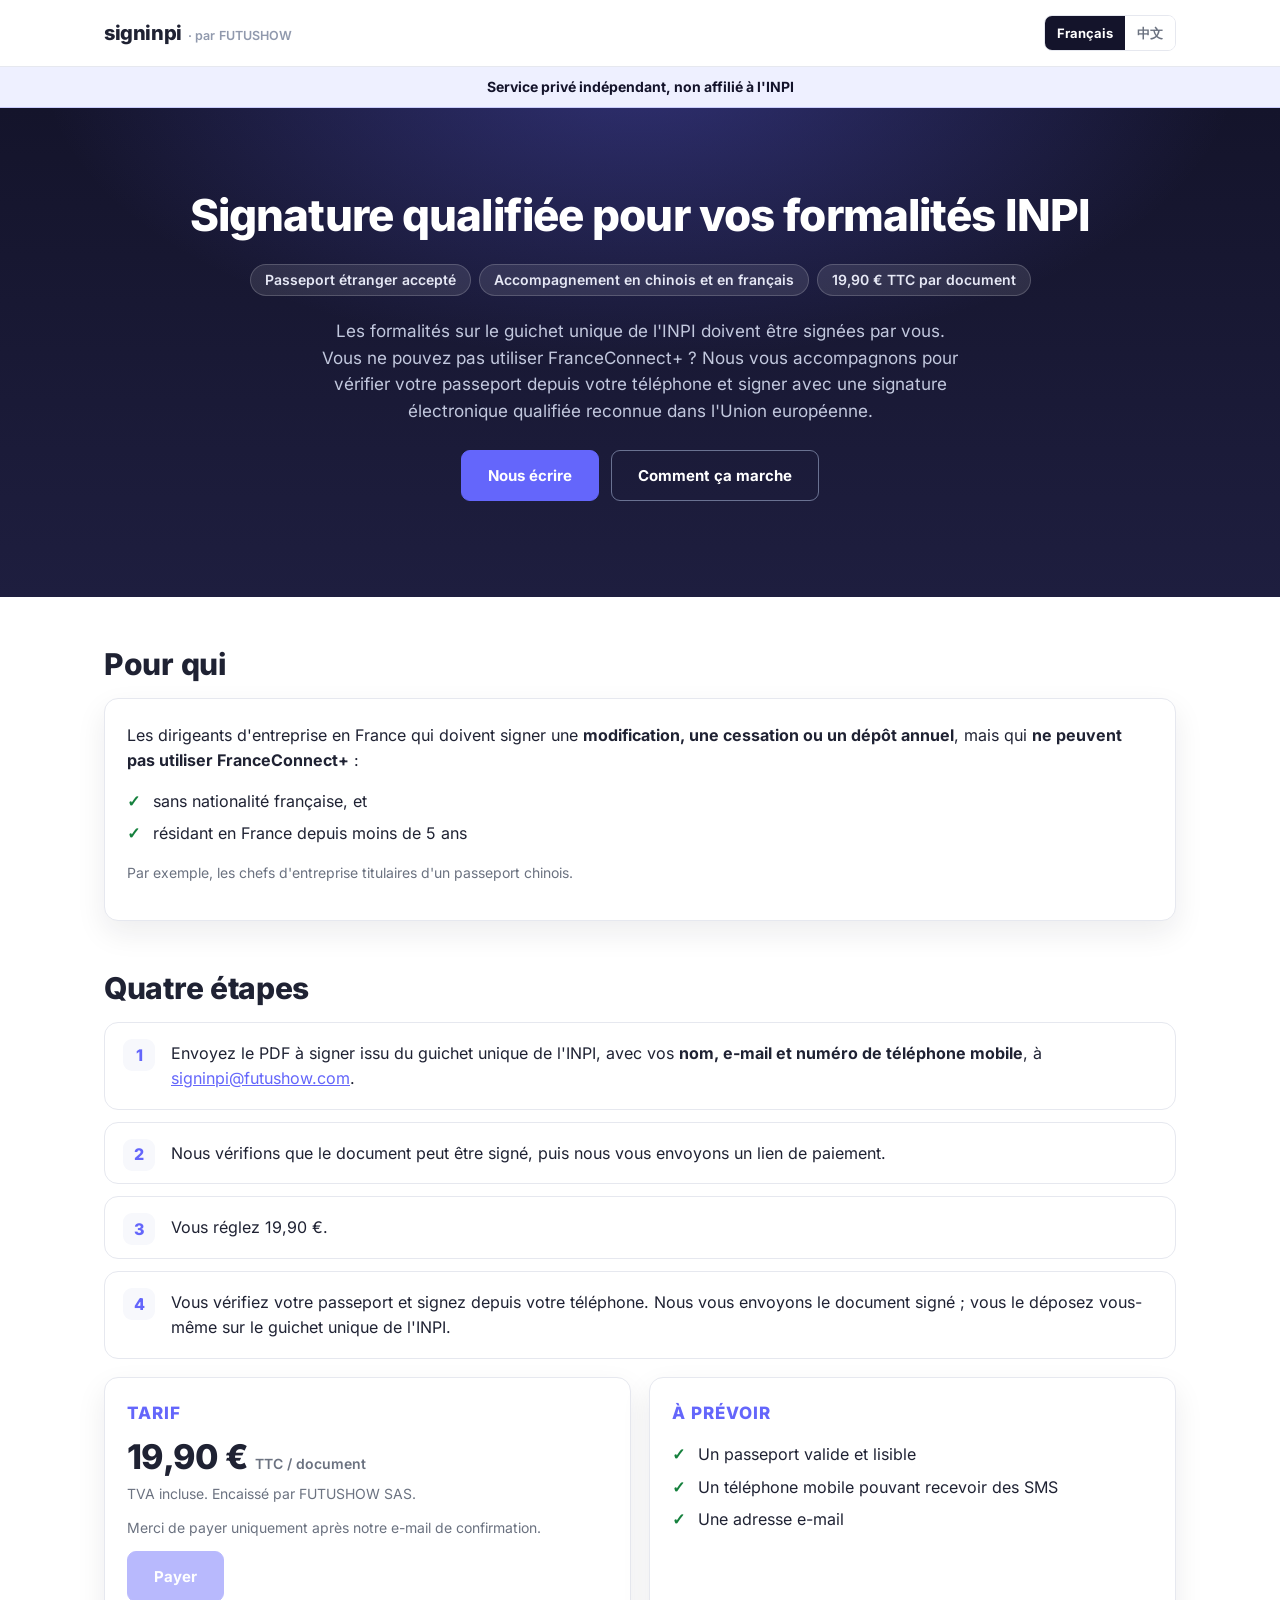
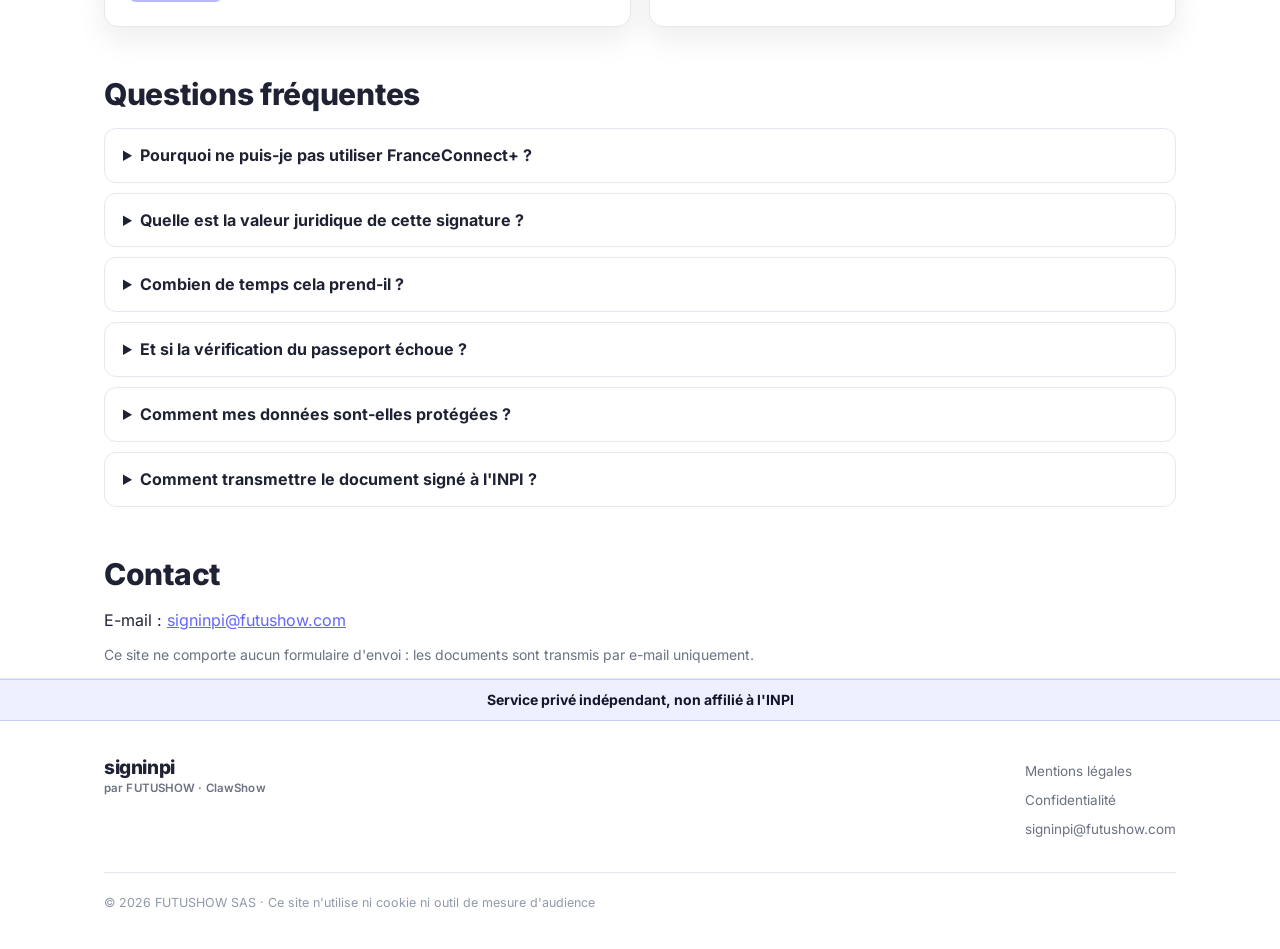
==== commit a0dc0678: "cache : ?v= sur CSS/JS/icones ; favicon ClawShow ; ecart H1-etiquettes 24 px Co-Authored-By: Claude " ====
--- a/fr/index.html
+++ b/fr/index.html
@@ -7,7 +7,11 @@
 <title>signinpi · Signature électronique pour vos formalités INPI | FUTUSHOW</title>
 <meta name="description" content="Signature électronique qualifiée pour vos formalités sur le guichet unique INPI, même avec un passeport étranger, accompagnement en chinois. Service privé indépendant, non affilié à l'INPI.">
 <link rel="alternate" hreflang="zh-Hans" href="../">
-<link rel="stylesheet" href="../assets/style.css">
+<link rel="stylesheet" href="../assets/style.css?v=20261106-2">
+<link rel="apple-touch-icon" sizes="180x180" href="../assets/icons/apple-touch-icon.png?v=20261106-2">
+<link rel="icon" type="image/png" sizes="32x32" href="../assets/icons/favicon-32x32.png?v=20261106-2">
+<link rel="icon" type="image/png" sizes="16x16" href="../assets/icons/favicon-16x16.png?v=20261106-2">
+<link rel="shortcut icon" href="../assets/icons/favicon.ico?v=20261106-2">
 </head>
 <body>
 <header class="site-header">
@@ -109,6 +113,6 @@
     <p class="legal-note">© 2026 FUTUSHOW SAS · Ce site n'utilise ni cookie ni outil de mesure d'audience</p>
   </div>
 </footer>
-<script src="../assets/site.js"></script>
+<script src="../assets/site.js?v=20261106-2"></script>
 </body>
 </html>
--- a/assets/style.css
+++ b/assets/style.css
@@ -2,7 +2,9 @@
    Charte reprise de clawshow.ai (repos/clawshow-site/src/styles/esign-home.css,
    le theme clair de l'accueil /fr /en) : memes couleurs, rayons, ombres, boutons.
    Police : Inter auto-hebergee (SIL OFL 1.1, voir fonts/LICENSE-Inter-OFL.txt).
-   Aucune ressource externe : la politique de confidentialite le promet. */
+   Aucune ressource externe : la politique de confidentialite le promet.
+   Cache : les pages referencent style.css?v=… et site.js?v=… ; toute modification
+   de ce fichier ou de site.js doit changer ce ?v= dans les 6 pages. */
 
 @font-face { font-family: "Inter"; font-style: normal; font-weight: 400; font-display: swap;
   src: url("fonts/inter-latin-400-normal.woff2") format("woff2");
@@ -123,7 +125,7 @@
    est celle du conteneur. */
 .hero h1 {
   font-size: clamp(28px, 4vw, 44px); line-height: 1.15; letter-spacing: -0.02em;
-  font-weight: 800; color: #fff; margin: 0 auto 18px; text-wrap: balance;
+  font-weight: 800; color: #fff; margin: 0 auto 24px; text-wrap: balance;
 }
 .hero-tags {
   list-style: none; padding: 0; margin: 0 auto 22px;
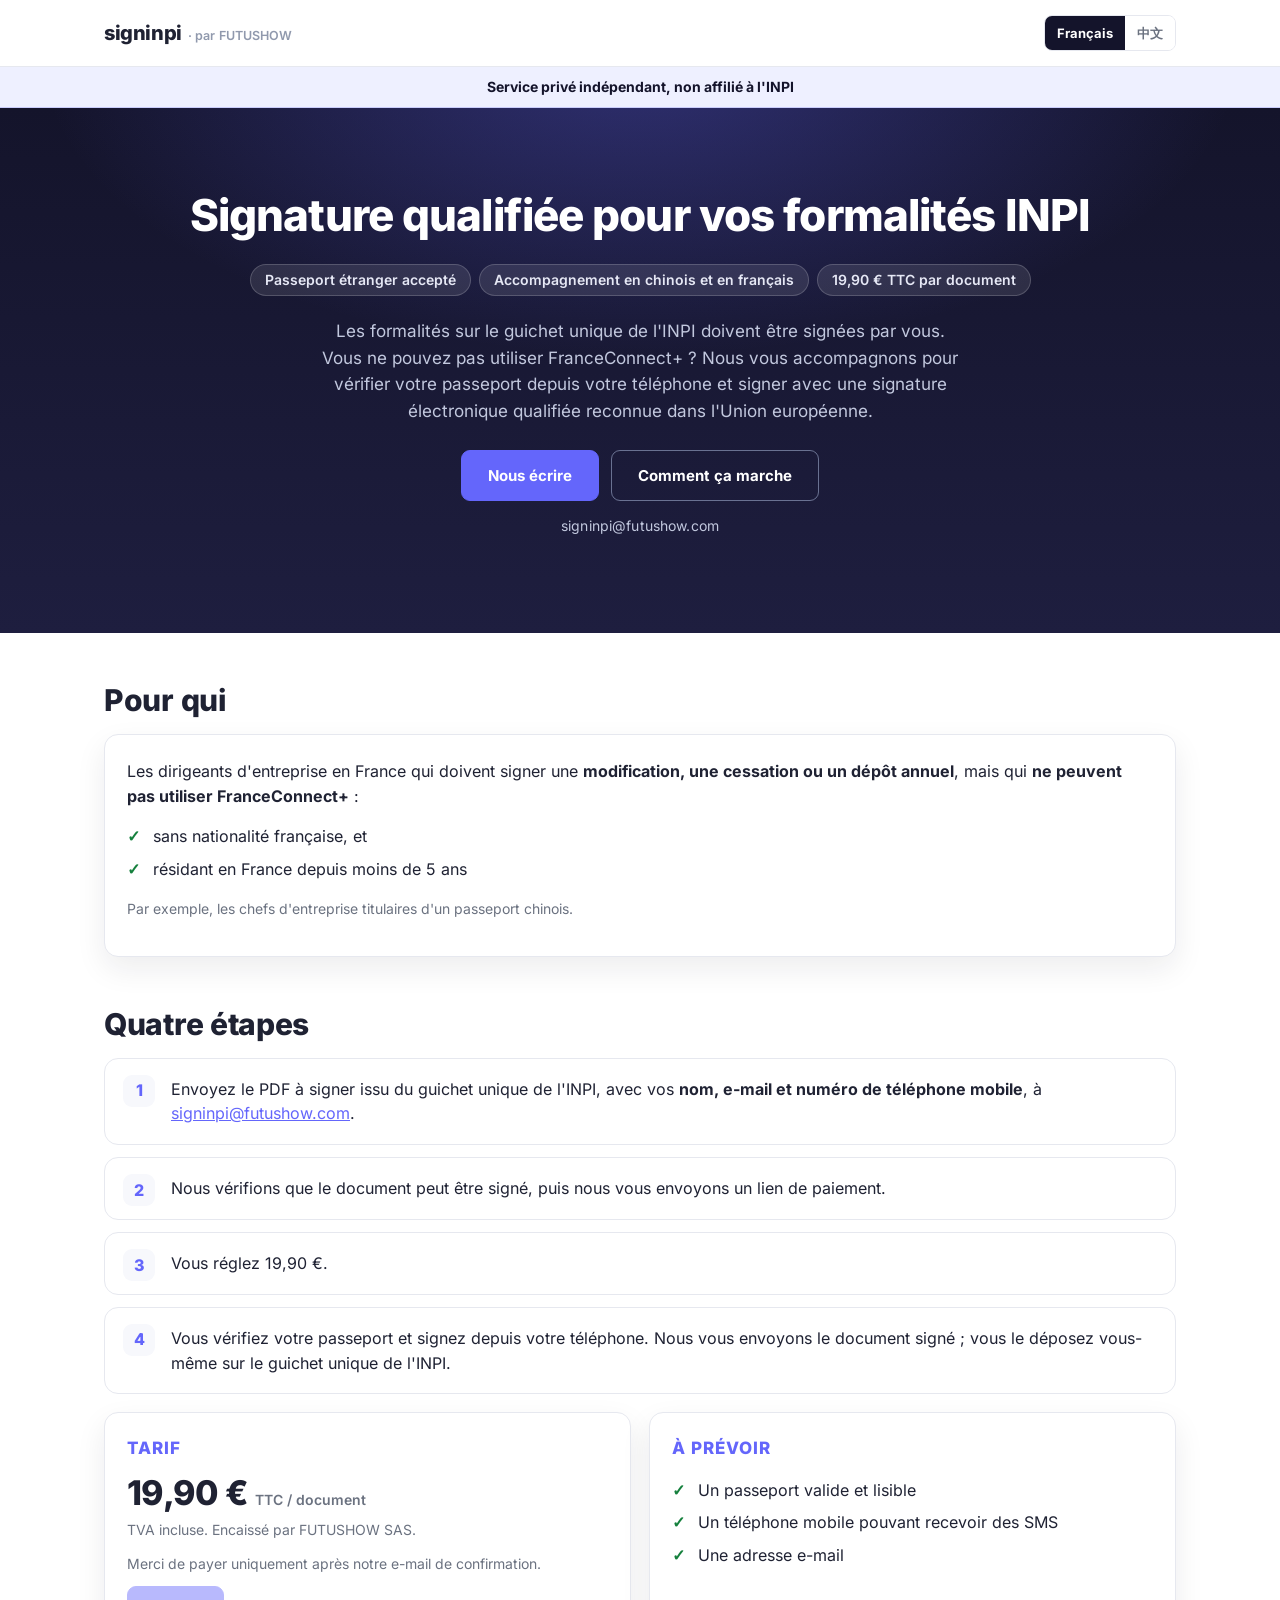
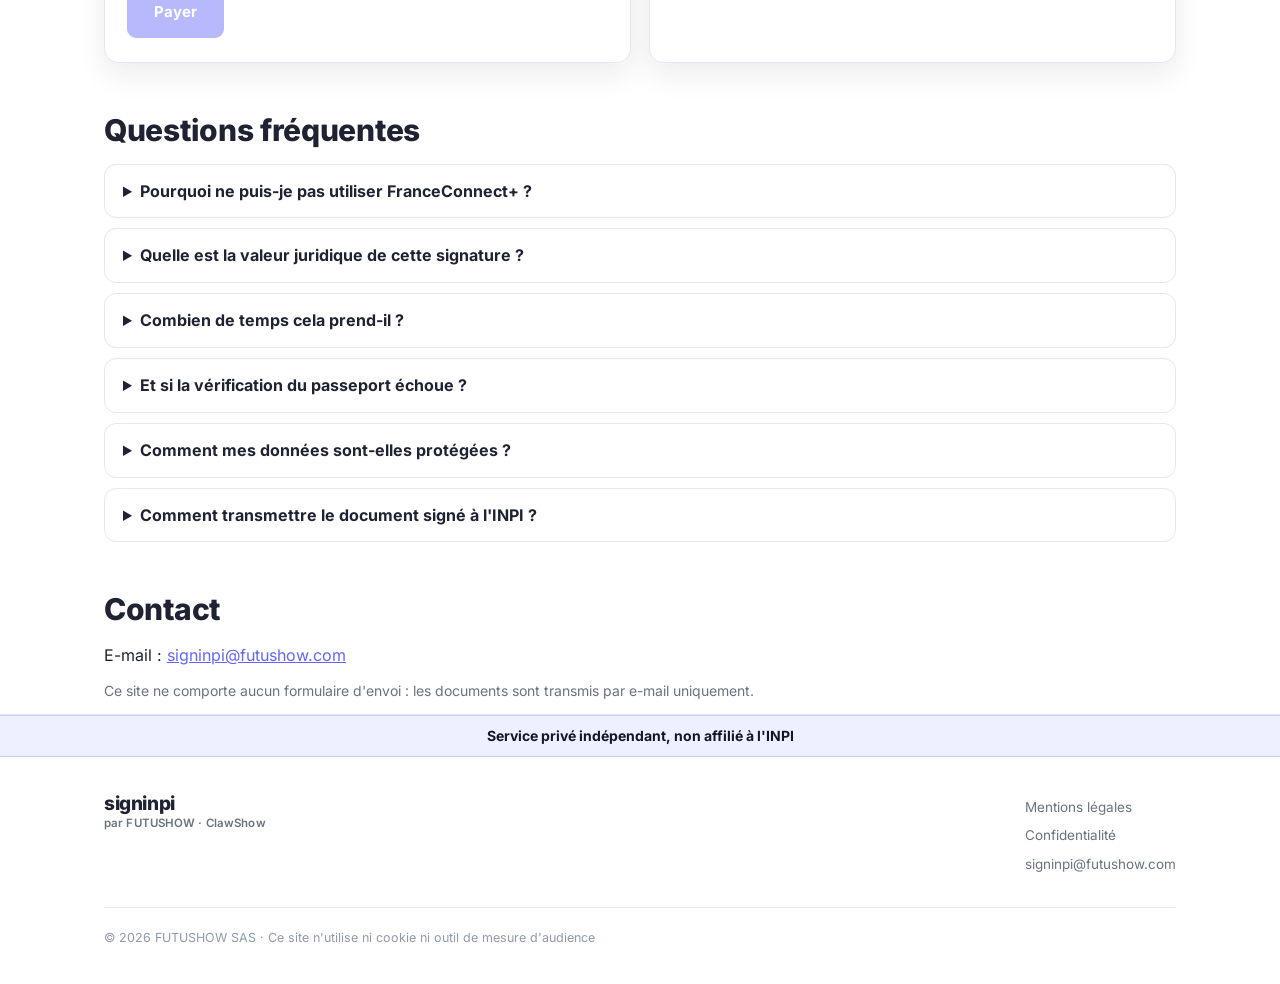
==== commit 39f6f672: "contact : adresse visible, panneau avec copie, sujet pre-rempli ; ?v=20261106-3 Co-Authored-By: Clau" ====
--- a/fr/index.html
+++ b/fr/index.html
@@ -7,11 +7,11 @@
 <title>signinpi · Signature électronique pour vos formalités INPI | FUTUSHOW</title>
 <meta name="description" content="Signature électronique qualifiée pour vos formalités sur le guichet unique INPI, même avec un passeport étranger, accompagnement en chinois. Service privé indépendant, non affilié à l'INPI.">
 <link rel="alternate" hreflang="zh-Hans" href="../">
-<link rel="stylesheet" href="../assets/style.css?v=20261106-2">
-<link rel="apple-touch-icon" sizes="180x180" href="../assets/icons/apple-touch-icon.png?v=20261106-2">
-<link rel="icon" type="image/png" sizes="32x32" href="../assets/icons/favicon-32x32.png?v=20261106-2">
-<link rel="icon" type="image/png" sizes="16x16" href="../assets/icons/favicon-16x16.png?v=20261106-2">
-<link rel="shortcut icon" href="../assets/icons/favicon.ico?v=20261106-2">
+<link rel="stylesheet" href="../assets/style.css?v=20261106-3">
+<link rel="apple-touch-icon" sizes="180x180" href="../assets/icons/apple-touch-icon.png?v=20261106-3">
+<link rel="icon" type="image/png" sizes="32x32" href="../assets/icons/favicon-32x32.png?v=20261106-3">
+<link rel="icon" type="image/png" sizes="16x16" href="../assets/icons/favicon-16x16.png?v=20261106-3">
+<link rel="shortcut icon" href="../assets/icons/favicon.ico?v=20261106-3">
 </head>
 <body>
 <header class="site-header">
@@ -27,8 +27,15 @@
     <ul class="hero-tags"><li>Passeport étranger accepté</li><li>Accompagnement en chinois et en français</li><li>19,90 € TTC par document</li></ul>
     <p class="lead">Les formalités sur le guichet unique de l'INPI doivent être signées par vous. Vous ne pouvez pas utiliser FranceConnect+ ? Nous vous accompagnons pour vérifier votre passeport depuis votre téléphone et signer avec une signature électronique qualifiée reconnue dans l'Union européenne.</p>
     <div class="cta-row">
-      <a class="btn" href="mailto:signinpi@futushow.com?subject=Signature%20formalit%C3%A9%20INPI">Nous écrire</a>
+      <a class="btn" href="mailto:signinpi@futushow.com?subject=Demande%20de%20signature%20INPI" data-contact aria-expanded="false" aria-controls="contact-panel">Nous écrire</a>
       <a class="btn ghost" href="#etapes">Comment ça marche</a>
+    </div>
+    <p class="hero-mail">signinpi@futushow.com</p>
+    <div class="contact-panel" id="contact-panel" hidden>
+      <p class="cp-mail" data-mail>signinpi@futushow.com</p>
+      <button type="button" class="btn cp-copy" data-copy data-done="Copié ✓" data-fallback="Appuyez sur Ctrl+C">Copier</button>
+      <p class="cp-status" data-status aria-live="polite"></p>
+      <p class="cp-hint">Joignez le PDF à signer depuis le guichet unique, avec vos nom, e-mail et téléphone</p>
     </div>
   </div></section>
 
@@ -113,6 +120,6 @@
     <p class="legal-note">© 2026 FUTUSHOW SAS · Ce site n'utilise ni cookie ni outil de mesure d'audience</p>
   </div>
 </footer>
-<script src="../assets/site.js?v=20261106-2"></script>
+<script src="../assets/site.js?v=20261106-3"></script>
 </body>
 </html>
--- a/assets/style.css
+++ b/assets/style.css
@@ -139,6 +139,26 @@
 .hero .lead { font-size: 17px; color: #c2c8de; max-width: 640px; margin: 0 auto; }
 .cta-row { display: flex; flex-wrap: wrap; gap: 12px; justify-content: center; margin-top: 26px; }
 
+/* Adresse toujours visible sous les boutons, et panneau deplie par « Nous ecrire » */
+.hero-mail {
+  margin: 14px 0 0; font-size: 14px; color: #c2c8de; letter-spacing: .01em;
+  -webkit-user-select: all; user-select: all;
+}
+.contact-panel {
+  max-width: 480px; margin: 16px auto 0; padding: 20px 20px 16px;
+  background: #fff; color: var(--ink); border-radius: var(--r-card);
+  box-shadow: 0 12px 30px rgba(0, 0, 0, .25); text-align: center;
+}
+.contact-panel[hidden] { display: none; }
+.cp-mail {
+  margin: 0 0 12px; font-size: 22px; font-weight: 800; letter-spacing: -.01em; color: var(--navy);
+  -webkit-user-select: all; user-select: all;
+}
+.cp-copy { padding: 9px 20px; font-size: 14px; cursor: pointer; font-family: inherit; }
+.cp-status { margin: 8px 0 0; min-height: 0; font-size: 13.5px; font-weight: 700; color: var(--accent2); }
+.cp-status:empty { display: none; }
+.cp-hint { margin: 10px 0 0; font-size: 13.5px; color: var(--gray); }
+
 main { padding: 8px 0 56px; }
 h1 { font-size: 28px; line-height: 1.25; font-weight: 800; margin: 36px 0 12px; }
 h2 { font-size: 24px; line-height: 1.3; font-weight: 800; margin: 48px 0 14px; letter-spacing: -.01em; }
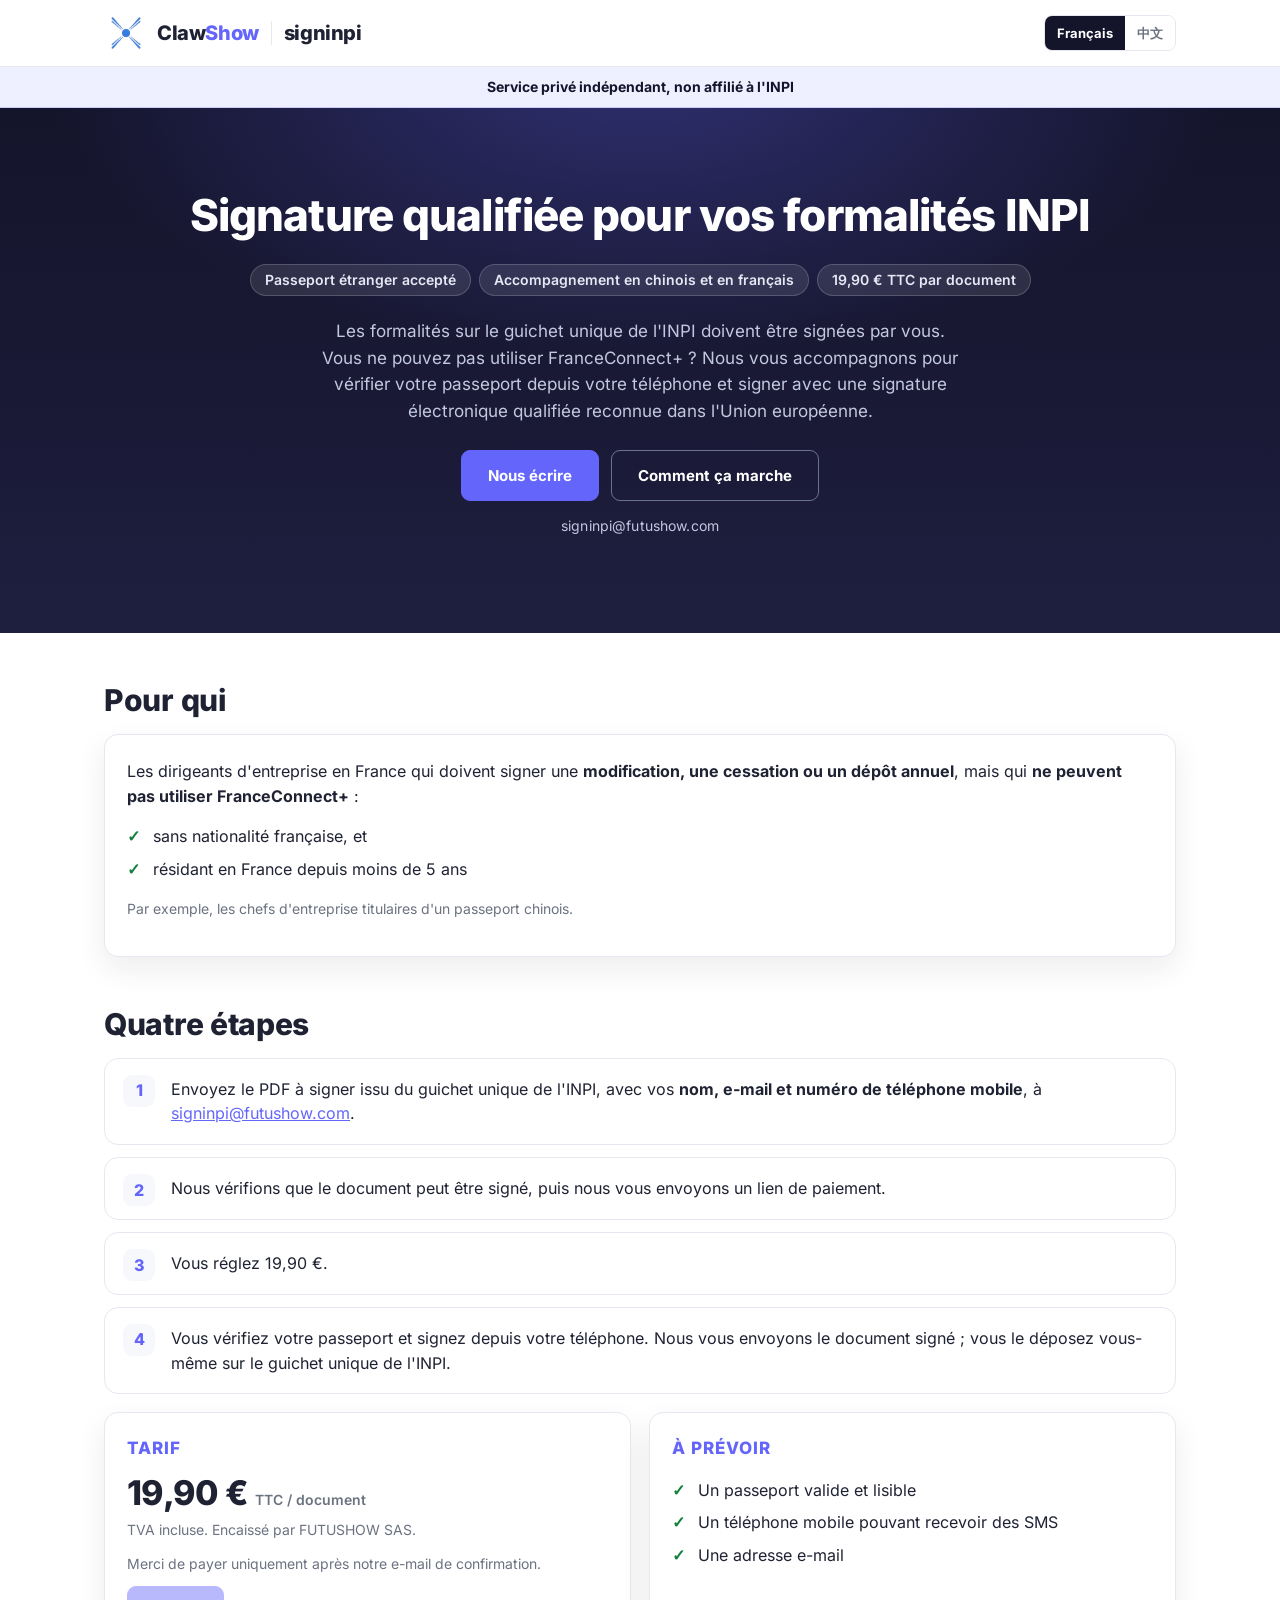
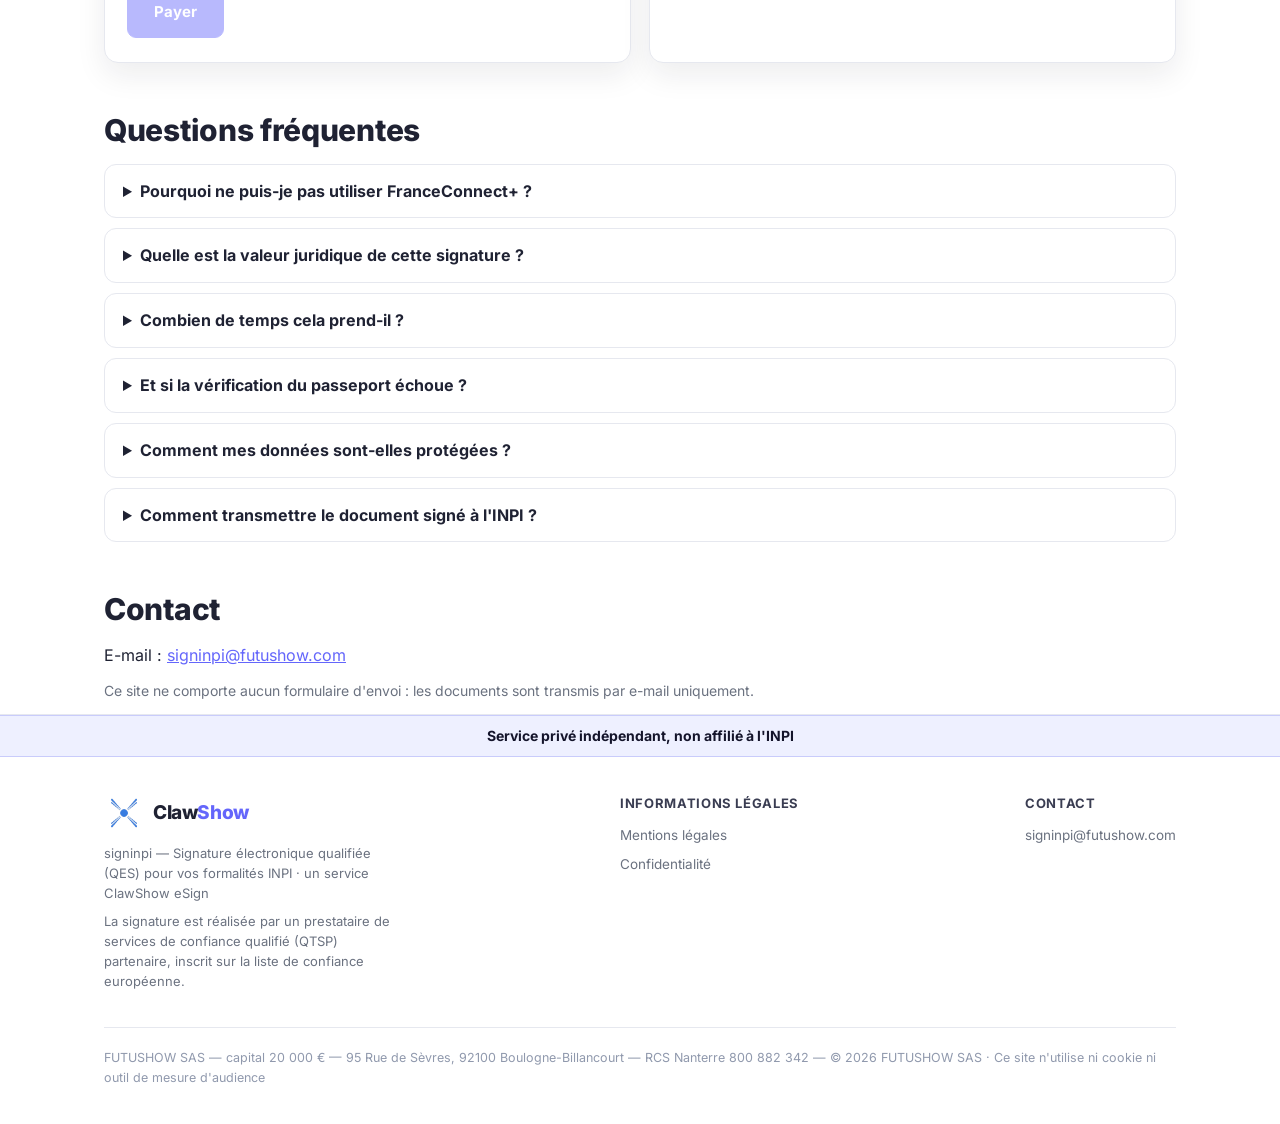
==== commit c8118898: "marque : logo ClawShow en en-tete et en pied (signinpi rejoint ClawShow eSign) ; ?v=20261106-4 - en-" ====
--- a/fr/index.html
+++ b/fr/index.html
@@ -7,16 +7,16 @@
 <title>signinpi · Signature électronique pour vos formalités INPI | FUTUSHOW</title>
 <meta name="description" content="Signature électronique qualifiée pour vos formalités sur le guichet unique INPI, même avec un passeport étranger, accompagnement en chinois. Service privé indépendant, non affilié à l'INPI.">
 <link rel="alternate" hreflang="zh-Hans" href="../">
-<link rel="stylesheet" href="../assets/style.css?v=20261106-3">
-<link rel="apple-touch-icon" sizes="180x180" href="../assets/icons/apple-touch-icon.png?v=20261106-3">
-<link rel="icon" type="image/png" sizes="32x32" href="../assets/icons/favicon-32x32.png?v=20261106-3">
-<link rel="icon" type="image/png" sizes="16x16" href="../assets/icons/favicon-16x16.png?v=20261106-3">
-<link rel="shortcut icon" href="../assets/icons/favicon.ico?v=20261106-3">
+<link rel="stylesheet" href="../assets/style.css?v=20261106-4">
+<link rel="apple-touch-icon" sizes="180x180" href="../assets/icons/apple-touch-icon.png?v=20261106-4">
+<link rel="icon" type="image/png" sizes="32x32" href="../assets/icons/favicon-32x32.png?v=20261106-4">
+<link rel="icon" type="image/png" sizes="16x16" href="../assets/icons/favicon-16x16.png?v=20261106-4">
+<link rel="shortcut icon" href="../assets/icons/favicon.ico?v=20261106-4">
 </head>
 <body>
 <header class="site-header">
   <div class="wrap">
-    <a class="brand" href="./"><span class="brand-name">signinpi</span><span class="brand-by">· par FUTUSHOW</span></a>
+    <div class="hbrand"><a class="cs-logo" href="https://clawshow.ai/fr" aria-label="ClawShow"><img src="../assets/clawshow-logo.png?v=20261106-4" alt="" width="44" height="44">Claw<b>Show</b></a><span class="hsep" aria-hidden="true"></span><a class="brand" href="./"><span class="brand-name">signinpi</span></a></div>
     <span class="langsw"><span class="on" aria-current="page">Français</span><a class="lang-switch" href="../" hreflang="zh-Hans" lang="zh-Hans">中文</a></span>
   </div>
 </header>
@@ -111,15 +111,23 @@
 <footer class="site-footer">
   <div class="notice">Service privé indépendant, non affilié à l'INPI</div>
   <div class="wrap foot">
-    <div class="foot-brand"><span class="brand-name">signinpi</span><span class="brand-by">par FUTUSHOW · ClawShow</span></div>
-    <nav>
+    <div class="foot-brand">
+      <a class="cs-logo" href="https://clawshow.ai/fr" aria-label="ClawShow"><img src="../assets/clawshow-logo.png?v=20261106-4" alt="" width="40" height="40">Claw<b>Show</b></a>
+      <p class="foot-desc">signinpi — Signature électronique qualifiée (QES) pour vos formalités INPI · un service ClawShow eSign</p>
+      <p class="foot-qtsp">La signature est réalisée par un prestataire de services de confiance qualifié (QTSP) partenaire, inscrit sur la liste de confiance européenne.</p>
+    </div>
+    <nav aria-label="Informations légales">
+      <h5>Informations légales</h5>
       <a href="mentions-legales.html">Mentions légales</a>
       <a href="confidentialite.html">Confidentialité</a>
+    </nav>
+    <div class="foot-col">
+      <h5>Contact</h5>
       <a href="mailto:signinpi@futushow.com">signinpi@futushow.com</a>
-    </nav>
-    <p class="legal-note">© 2026 FUTUSHOW SAS · Ce site n'utilise ni cookie ni outil de mesure d'audience</p>
+    </div>
+    <p class="legal-note">FUTUSHOW SAS — capital 20 000 € — 95 Rue de Sèvres, 92100 Boulogne-Billancourt — RCS Nanterre 800 882 342 — © 2026 FUTUSHOW SAS · Ce site n'utilise ni cookie ni outil de mesure d'audience</p>
   </div>
 </footer>
-<script src="../assets/site.js?v=20261106-3"></script>
+<script src="../assets/site.js?v=20261106-4"></script>
 </body>
 </html>
--- a/assets/style.css
+++ b/assets/style.css
@@ -3,8 +3,9 @@
    le theme clair de l'accueil /fr /en) : memes couleurs, rayons, ombres, boutons.
    Police : Inter auto-hebergee (SIL OFL 1.1, voir fonts/LICENSE-Inter-OFL.txt).
    Aucune ressource externe : la politique de confidentialite le promet.
-   Cache : les pages referencent style.css?v=… et site.js?v=… ; toute modification
-   de ce fichier ou de site.js doit changer ce ?v= dans les 6 pages. */
+   Cache : les pages referencent style.css?v=…, site.js?v=…, les icones et le logo
+   ClawShow avec ?v=… ; toute modification de l'un d'eux doit changer ce ?v= dans
+   les 6 pages. */
 
 @font-face { font-family: "Inter"; font-style: normal; font-weight: 400; font-display: swap;
   src: url("fonts/inter-latin-400-normal.woff2") format("woff2");
@@ -75,15 +76,24 @@
   display: flex; align-items: center; justify-content: space-between;
   gap: 12px; min-height: 66px;
 }
-/* En-tete : marque sur une seule ligne, a toute largeur. nowrap + min-width:0 ;
-   sous 380 px c'est la taille du petit texte qui cede, jamais le retour a la ligne. */
-.site-header .brand { display: inline-flex; align-items: baseline; gap: 6px; white-space: nowrap;
-  min-width: 0; text-decoration: none; color: var(--ink); line-height: 1.15; }
+/* Logo ClawShow — meme construction que clawshow.ai (esign-home.css l.26-34) :
+   PNG 128 px reduit par les attributs (44 en-tete, 40 pied) + mot « Claw<b>Show</b> »,
+   800, -.02em, « Show » en accent. Marge plutot que gap : Claw et Show sont deux
+   items flex, un gap couperait le mot. */
+.cs-logo { display: inline-flex; align-items: center; font-weight: 800; font-size: 20px;
+  letter-spacing: -.02em; color: var(--ink); text-decoration: none; white-space: nowrap; line-height: 1; }
+.cs-logo:hover { color: var(--ink); }
+.cs-logo b { color: var(--accent); font-weight: 800; }
+.cs-logo img { display: block; flex: none; margin-right: 9px; }
+
+/* En-tete : [logo] | signinpi, toujours sur une ligne. nowrap + min-width:0 ;
+   a l'etroit c'est la taille du logo qui cede, jamais le retour a la ligne. */
+.hbrand { display: flex; align-items: center; white-space: nowrap; min-width: 0; }
+.hsep { flex: none; width: 1px; height: 24px; background: var(--line); margin: 0 12px; }
+.site-header .brand { display: inline-flex; align-items: center; white-space: nowrap;
+  min-width: 0; text-decoration: none; color: var(--ink); line-height: 1; }
 .brand:hover { color: var(--ink); }
 .brand-name { font-weight: 800; font-size: 20px; letter-spacing: -.02em; }
-.brand-by { font-size: 12.5px; font-weight: 600; color: var(--gray-2); letter-spacing: .01em; }
-/* Pied : la marque garde ses deux lignes (signinpi / par FUTUSHOW · ClawShow) */
-.foot-brand .brand-by { margin-top: 2px; color: var(--gray); font-size: 11.5px; }
 
 /* Selecteur de langue segmente (l.37-39) */
 .langsw {
@@ -227,11 +237,14 @@
 .site-footer { border-top: 1px solid var(--line); background: #fff; padding: 0 0 36px; font-size: 13.5px; color: var(--gray); }
 .site-footer .notice { border-top: 1px solid #c9ccfb; margin-bottom: 36px; }
 .foot { display: flex; justify-content: space-between; align-items: flex-start; gap: 24px; flex-wrap: wrap; }
-.foot-brand { display: flex; flex-direction: column; line-height: 1.2; }
-.foot-brand .brand-name { color: var(--ink); font-size: 19px; }
-.site-footer nav { display: flex; flex-direction: column; }
-.site-footer nav a { display: block; padding: 4px 0; color: var(--gray); text-decoration: none; }
-.site-footer nav a:hover { color: var(--accent); }
+/* Colonne marque : logo, description, mention QTSP — max 290 px comme clawshow.ai */
+.foot-brand { max-width: 290px; }
+.foot-brand .cs-logo { font-size: 19px; margin-bottom: 10px; }
+.foot-brand p { margin: 0 0 8px; font-size: 13px; color: var(--gray); line-height: 1.55; }
+.site-footer h5 { margin: 0 0 8px; font-size: 13px; text-transform: uppercase; letter-spacing: .05em; color: #3a3d52; }
+.site-footer nav, .foot-col { display: flex; flex-direction: column; }
+.site-footer nav a, .foot-col a { display: block; padding: 4px 0; color: var(--gray); text-decoration: none; }
+.site-footer nav a:hover, .foot-col a:hover { color: var(--accent); }
 .site-footer .legal-note {
   flex-basis: 100%; margin: 4px 0 0; padding-top: 20px; border-top: 1px solid var(--line);
   font-size: 12.5px; color: var(--gray-2); line-height: 1.6;
@@ -244,12 +257,16 @@
 }
 @media (max-width: 520px) {
   :root { --gutter: 16px; }
-  .brand-name { font-size: 18px; }
-  .site-header .brand-by { font-size: 11.5px; }
+  .site-header .brand-name { font-size: 17px; }
+  .site-header .cs-logo { font-size: 16px; }
+  .site-header .cs-logo img { width: 24px; height: 24px; margin-right: 6px; }
+  .hsep { height: 18px; margin: 0 9px; }
   .langsw > * { padding: 5px 9px; font-size: 12px; }
   .hero-tags li { font-size: 13px; padding: 5px 12px; }
 }
 @media (max-width: 380px) {
-  .site-header .brand { gap: 4px; }
-  .site-header .brand-by { font-size: 10.5px; }
-}
+  .site-header .brand-name { font-size: 15px; }
+  .site-header .cs-logo { font-size: 14px; }
+  .site-header .cs-logo img { width: 20px; height: 20px; margin-right: 5px; }
+  .hsep { margin: 0 7px; }
+}
